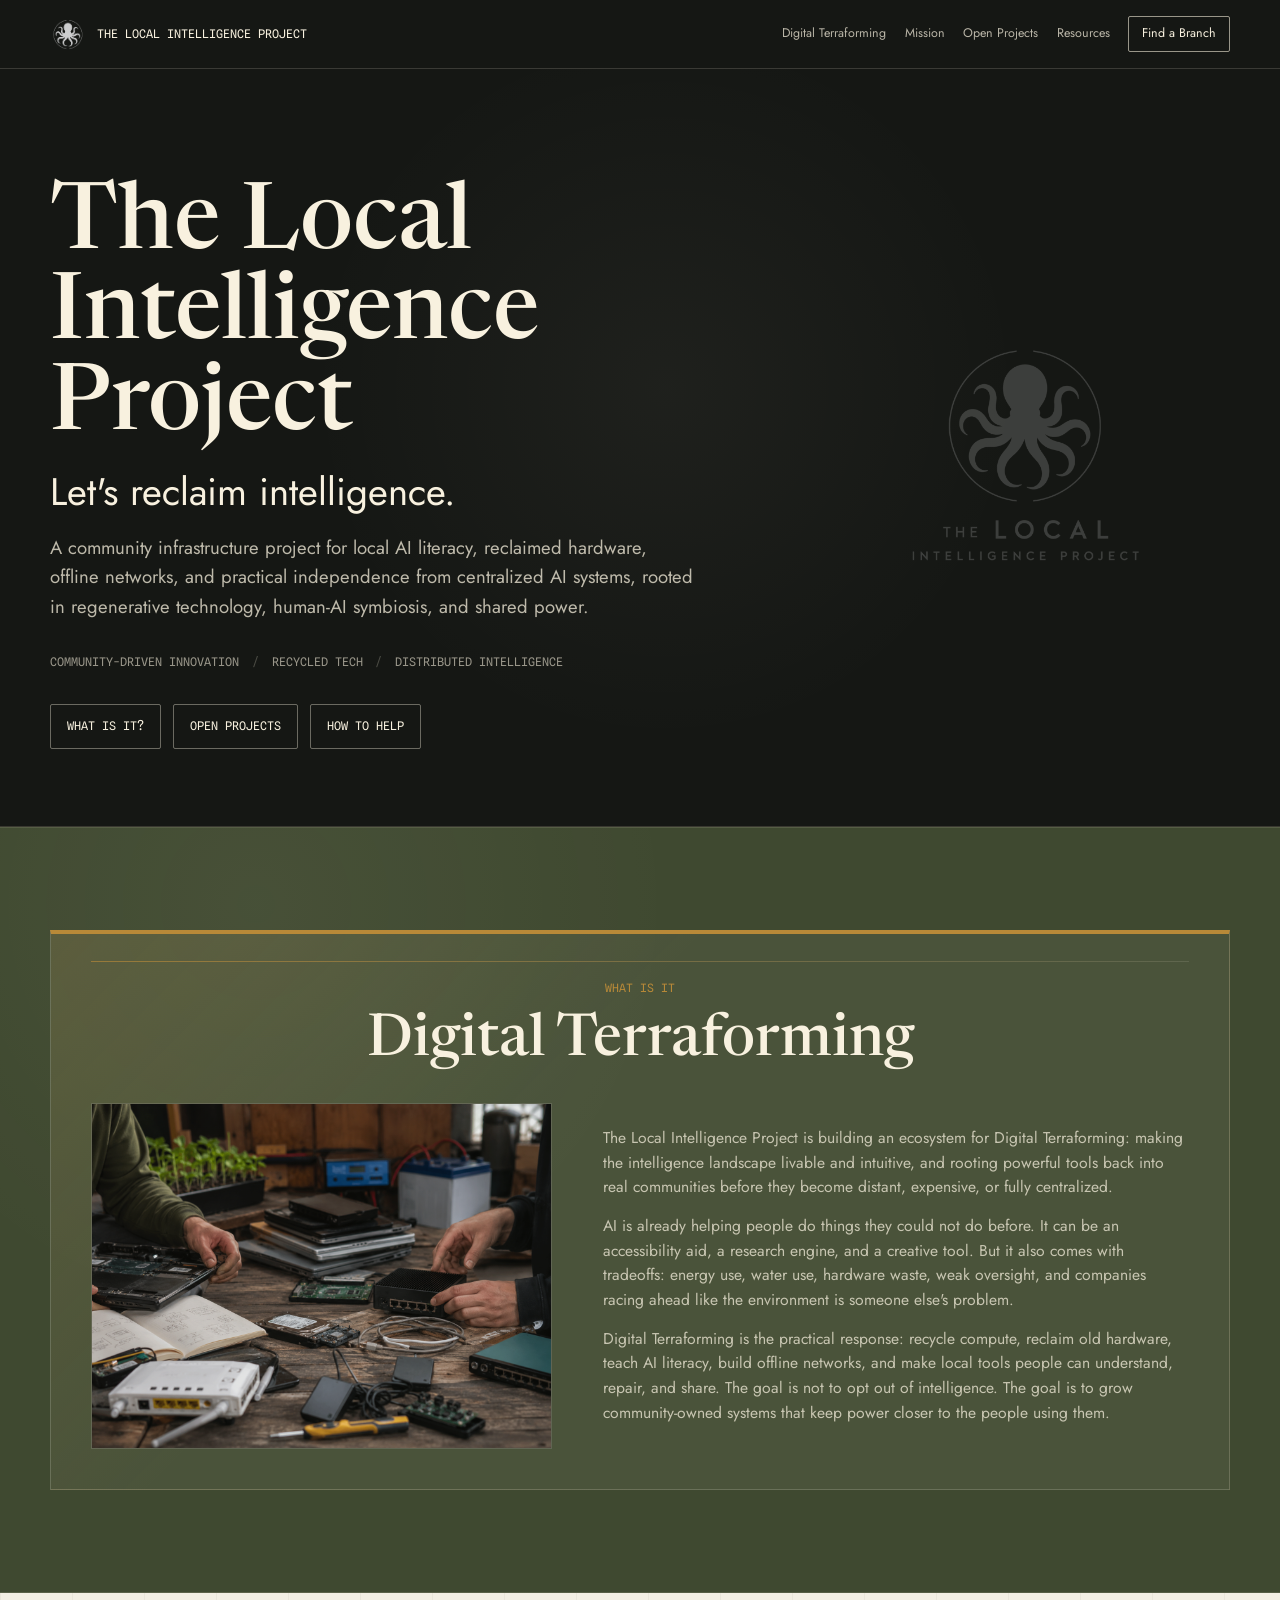
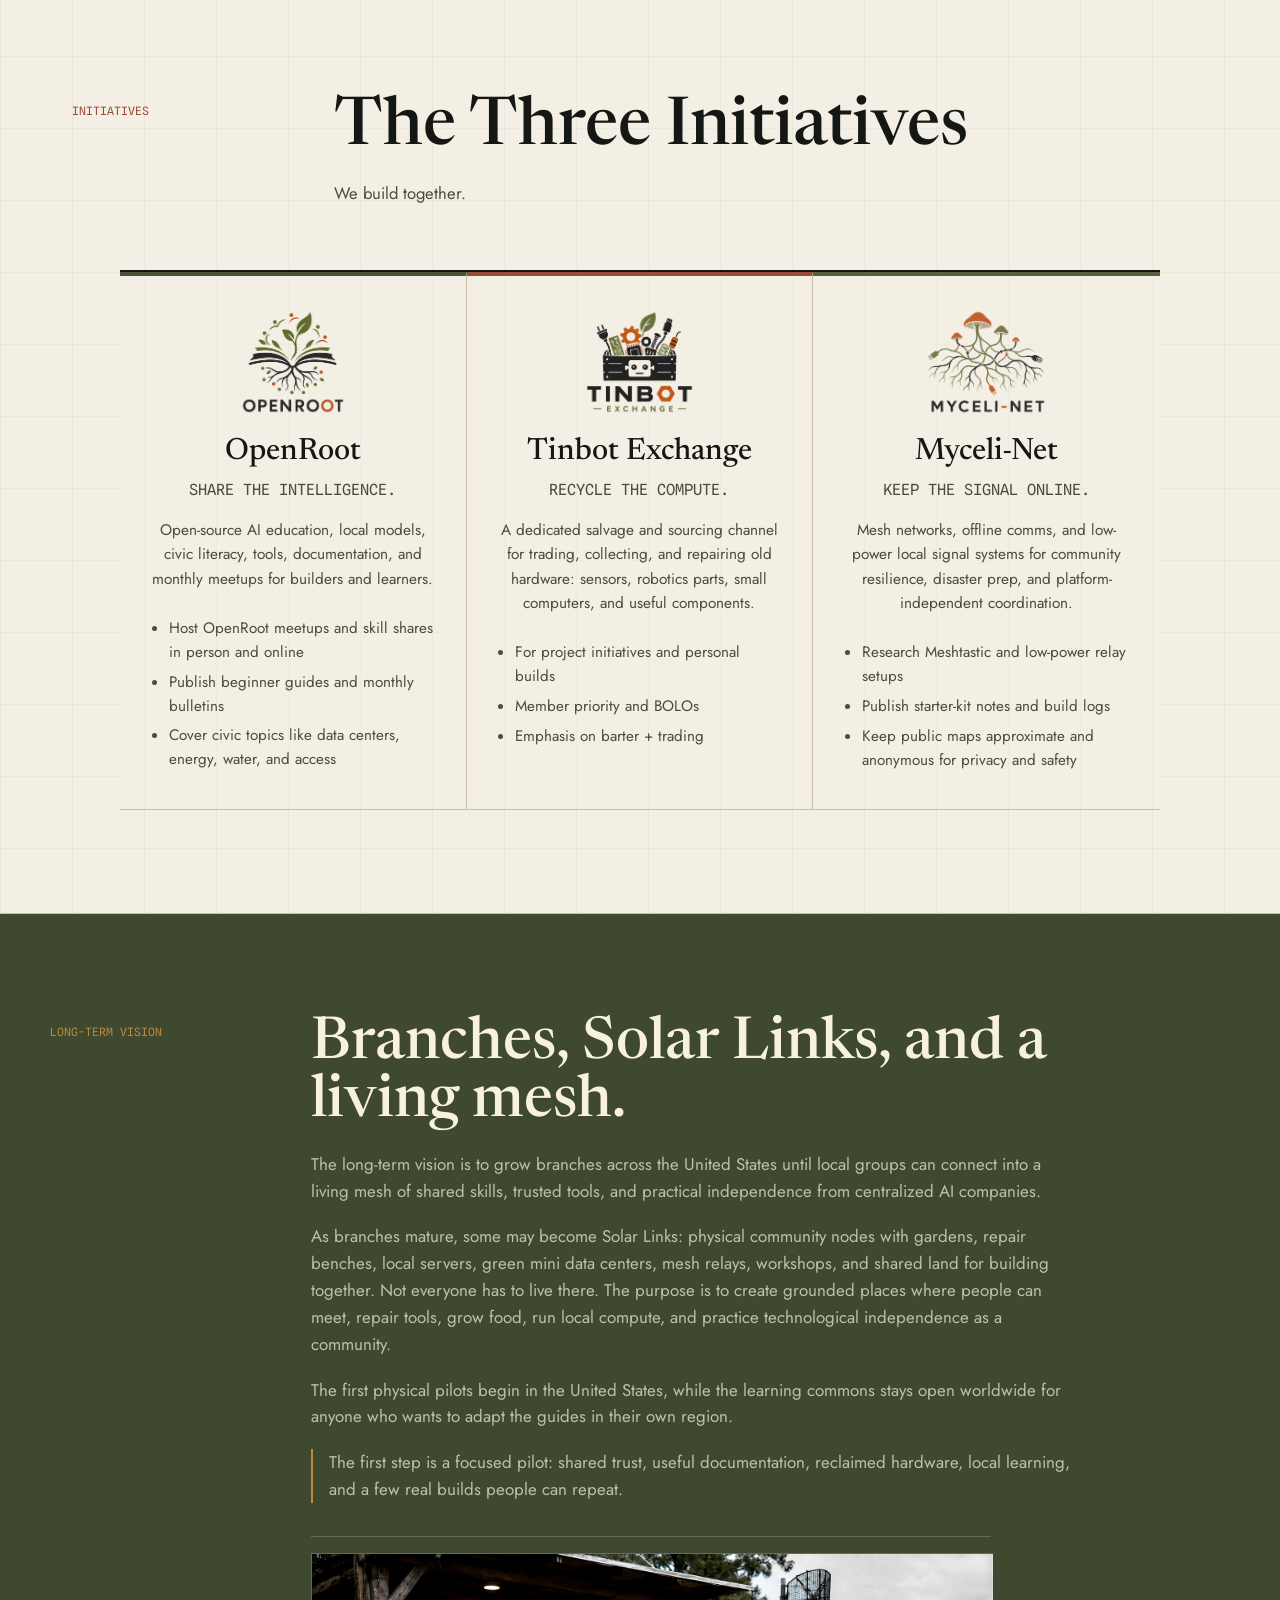
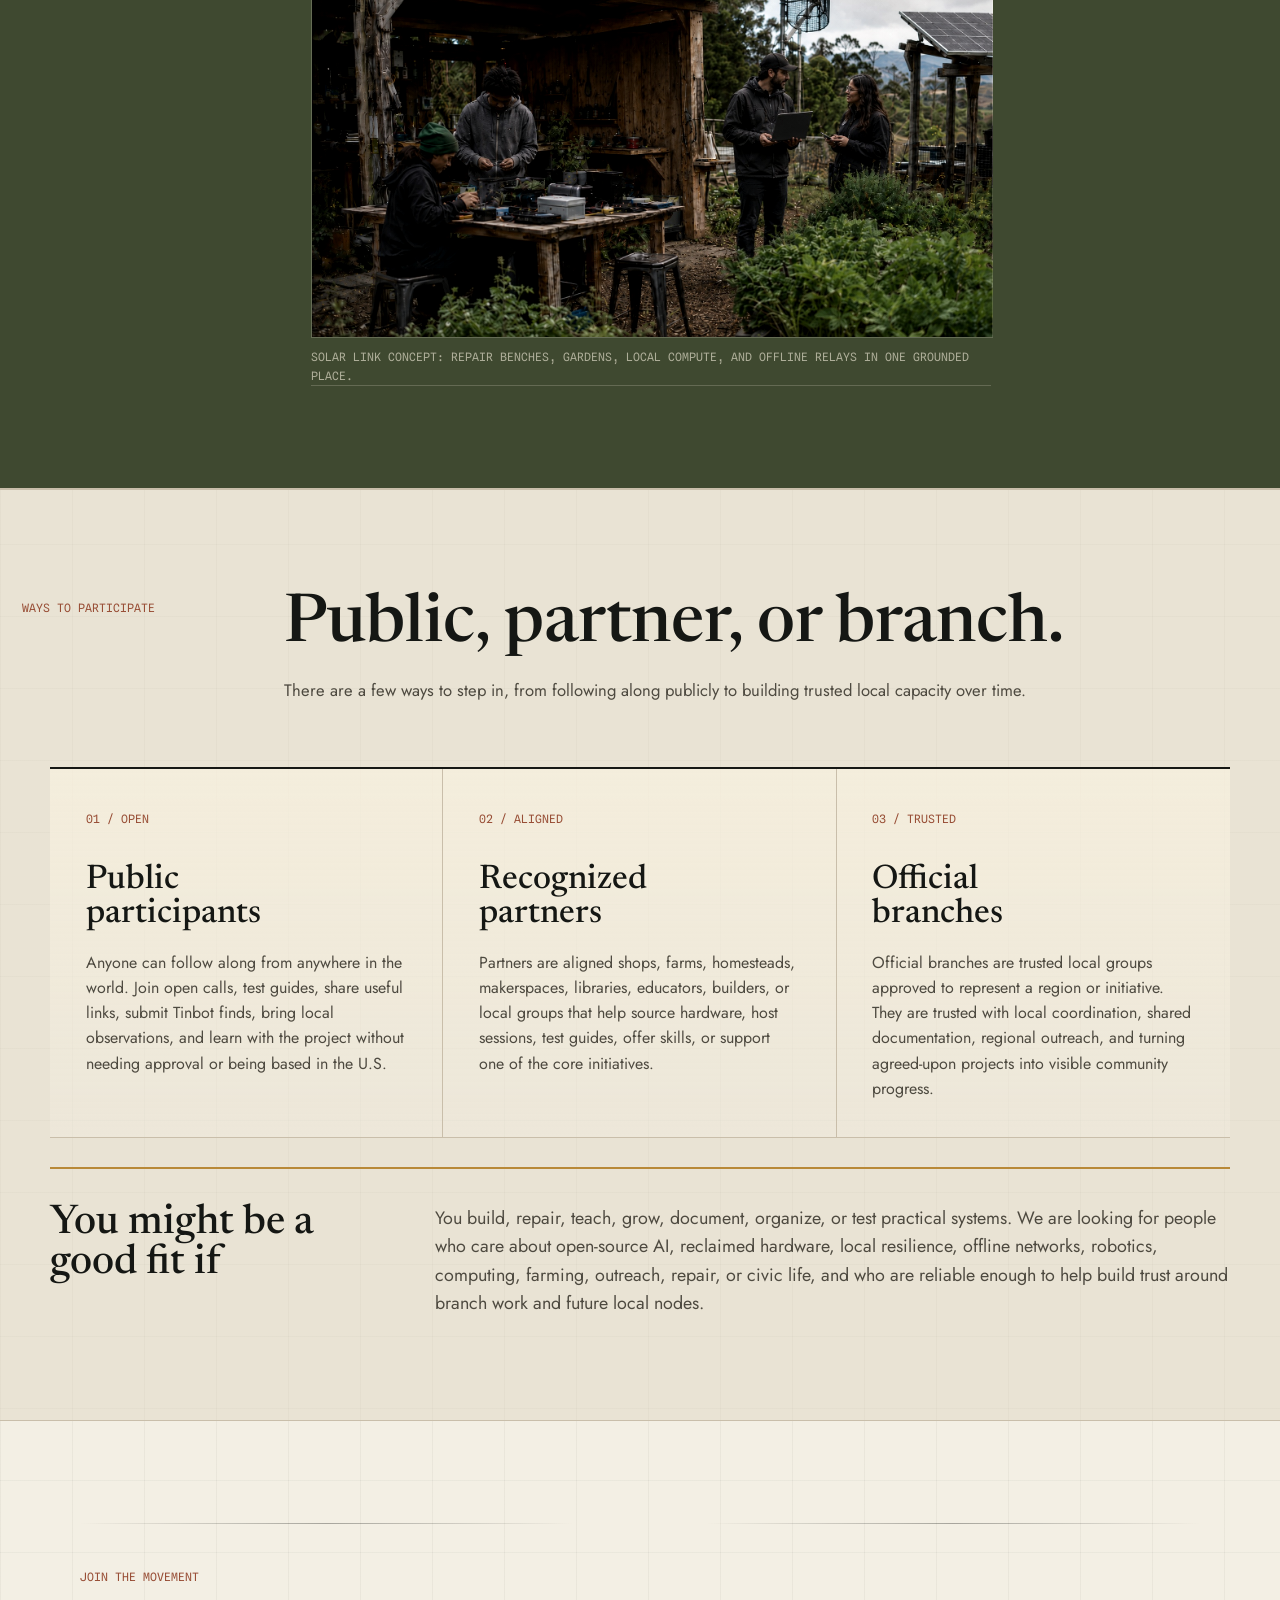
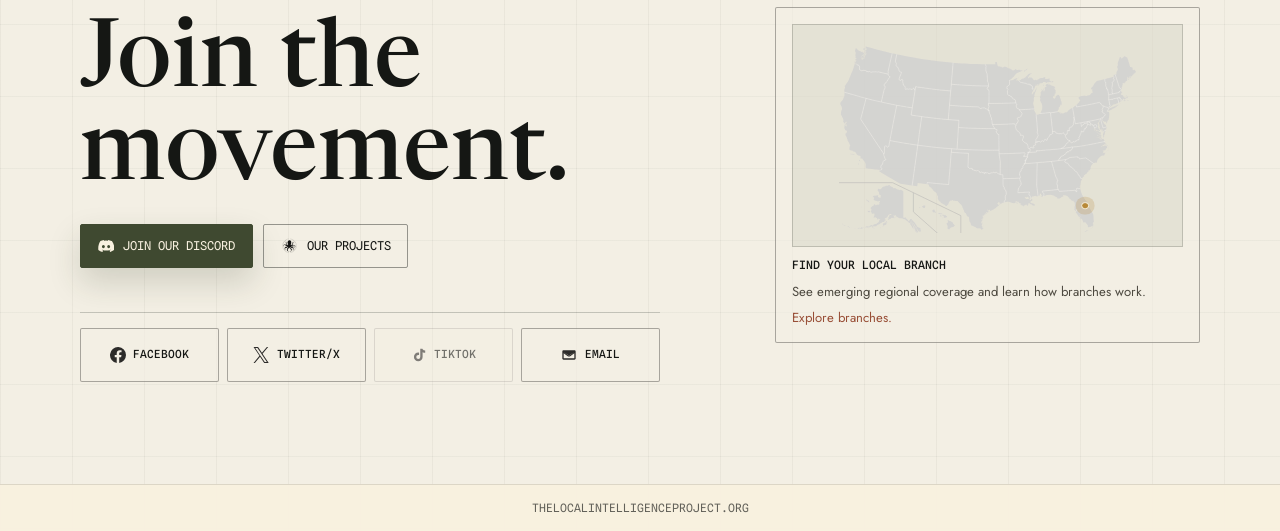
==== index.html @ 9753622e "Launch Local Intelligence Project site" ====
<!DOCTYPE html>
<html lang="en">
<head>
  <meta charset="UTF-8" />
  <meta name="viewport" content="width=device-width, initial-scale=1.0" />
  <title>The Local Intelligence Project - Let's reclaim intelligence.</title>
  <meta name="description" content="A community infrastructure project for local AI literacy, reclaimed hardware, offline networks, and practical independence from centralized AI systems, rooted in regenerative technology, human-AI symbiosis, and shared power." />

  <!-- Open Graph -->
  <meta property="og:title" content="The Local Intelligence Project" />
  <meta property="og:description" content="Let's reclaim intelligence. Local AI literacy, reclaimed hardware, offline networks, and practical independence from centralized AI systems." />
  <meta property="og:type" content="website" />
  <meta property="og:image" content="https://thelocalintelligenceproject.org/assets/logo.png" />

  <link rel="icon" type="image/png" href="assets/logo.png" />
  <link rel="preconnect" href="https://fonts.googleapis.com" />
  <link rel="preconnect" href="https://fonts.gstatic.com" crossorigin />
  <link href="https://fonts.googleapis.com/css2?family=Jost:wght@300;400;500;600&amp;family=Newsreader:wght@400;500;600&amp;family=Spline+Sans+Mono:wght@400;500&amp;display=swap" rel="stylesheet" />
  <link rel="stylesheet" href="styles.css?v=20260604-launch-proof" />
</head>
<body>

  <!--
    COPY EDITING GUIDE
    Full editable slot map: CONTENT-SLOTS.md
    Send updates using labels like HERO_TAGLINE, WHY_BODY, INITIATIVE_01_BODY.
  -->

  <div class="edit-panel" data-editor-ui>
    <button type="button" id="editToggle">Edit page</button>
    <button type="button" id="exportEdits">Export HTML</button>
    <button type="button" id="showHidden">Show hidden</button>
    <button type="button" id="resetEdits">Reset edits</button>
    <span id="editStatus">Fresh editor</span>
  </div>

  <!-- ===== NAV =====
    Slots: NAV_BRAND, NAV_LINK_TERRAFORMING, NAV_LINK_MISSION,
    NAV_LINK_PROJECTS, NAV_LINK_BRANCHES, NAV_LINK_PARTNERS, NAV_CTA
  -->
  <header class="nav" id="top">
    <a class="nav__brand" href="#top">
      <img src="assets/logo-octopus-mark.png" alt="" class="nav__mark" onerror="this.style.display='none'" />
      <span>The Local Intelligence Project</span>
    </a>
    <nav class="nav__links">
      <a href="digital-terraforming.html">Digital Terraforming</a>
      <a href="mission.html">Mission</a>
      <a href="open-projects.html">Open Projects</a>
      <a href="resources.html">Resources</a>
      <a href="branches.html#atlas" class="nav__cta">Find a Branch</a>
    </nav>
  </header>

  <!-- ===== HERO =====
    Slots: HERO_TITLE, HERO_TAGLINE, HERO_SUMMARY, HERO_FACT_01-03,
    HERO_CTA_PRIMARY, HERO_CTA_SECONDARY, HERO_CTA_TERTIARY
  -->
  <section class="hero">
    <div class="hero__inner">
      <img src="assets/logo.png" alt="The Local Intelligence Project - octopus mark" class="hero__logo" />
      <h1>The Local Intelligence Project</h1>
      <p class="hero__tagline">Let's reclaim intelligence.</p>
      <p class="hero__lede">
        A community infrastructure project for local AI literacy, reclaimed
        hardware, offline networks, and practical independence from centralized
        AI systems, rooted in regenerative technology, human-AI symbiosis, and
        shared power.
      </p>
      <div class="hero__facts" aria-label="Founding pilot details">
        <span data-edit-key="HERO_FACT_01">Community-driven innovation</span>
        <span data-edit-key="HERO_FACT_02">Recycled tech</span>
        <span data-edit-key="HERO_FACT_03">distributed intelligence</span>
      </div>
      <div class="hero__actions">
        <a href="#principles" class="btn btn--ghost" data-edit-key="HERO_CTA_PRIMARY">What is it?</a>
        <a href="#what" class="btn btn--ghost" data-edit-key="HERO_CTA_SECONDARY">Open projects</a>
        <a href="#join" class="btn btn--ghost" data-edit-key="HERO_CTA_TERTIARY">How to help</a>
      </div>
    </div>
  </section>

  <!-- ===== DIGITAL TERRAFORMING EXPLAINER =====
    Slots: WHY_EYEBROW, WHY_TITLE_DISPLAY, WHY_BODY
  -->
  <section class="section section--principles" id="principles">
    <div class="principles">
      <div class="principles__summary">
        <div class="principles__intro">
          <span class="eyebrow" data-edit-key="WHY_EYEBROW">What is it</span>
          <h2 data-edit-key="WHY_TITLE_DISPLAY">Digital Terraforming</h2>
        </div>
        <figure class="principles__media">
          <img src="assets/digital-terraforming-workshop.png" alt="Reclaimed laptops, routers, seedlings, and repair tools on a workshop table" loading="lazy" decoding="async" />
        </figure>
        <div class="principles__copy">
          <p data-edit-key="WHY_BODY_01">The Local Intelligence Project is building an ecosystem for Digital Terraforming: making the intelligence landscape livable and intuitive, and rooting powerful tools back into real communities before they become distant, expensive, or fully centralized.</p>
          <p data-edit-key="WHY_BODY_02_ENVIRONMENT">AI is already helping people do things they could not do before. It can be an accessibility aid, a research engine, and a creative tool. But it also comes with tradeoffs: energy use, water use, hardware waste, weak oversight, and companies racing ahead like the environment is someone else's problem.</p>
          <p data-edit-key="WHY_BODY_03_SOLUTION">Digital Terraforming is the practical response: recycle compute, reclaim old hardware, teach AI literacy, build offline networks, and make local tools people can understand, repair, and share. The goal is not to opt out of intelligence. The goal is to grow community-owned systems that keep power closer to the people using them.</p>
        </div>
      </div>
    </div>
  </section>

  <!-- ===== ROOT SOURCES / INITIATIVES =====
    Slots: ROOTS_EYEBROW, ROOTS_TITLE, ROOTS_SUMMARY,
    INITIATIVE_01-03_TITLE, INITIATIVE_01-03_BODY, INITIATIVE_01-03_BULLETS
  -->
  <section class="section" id="what">
    <div class="section__head">
      <span class="eyebrow" data-edit-key="ROOTS_EYEBROW">Initiatives</span>
      <h2 data-edit-key="ROOTS_TITLE">The Three Initiatives</h2>
      <p class="section__note" data-edit-key="ROOTS_SUMMARY">We build together.</p>
    </div>
    <div class="initiatives initiatives--featured">
      <article class="init init--openroot">
        <img src="assets/openroot-icon.png" alt="" class="init__icon" />
        <h3>OpenRoot</h3>
        <p class="init__line" data-edit-key="INITIATIVE_02_TAGLINE">Share the intelligence.</p>
        <p>Open-source AI education, local models, civic literacy, tools, documentation, and monthly meetups for builders and learners.</p>
        <ul>
          <li data-edit-key="INITIATIVE_02_BULLET_01">Host OpenRoot meetups and skill shares in person and online</li>
          <li>Publish beginner guides and monthly bulletins</li>
          <li>Cover civic topics like data centers, energy, water, and access</li>
        </ul>
      </article>
      <article class="init init--tinbot">
        <img src="assets/tinbot-exchange-icon.png" alt="" class="init__icon" />
        <h3>Tinbot Exchange</h3>
        <p class="init__line" data-edit-key="INITIATIVE_01_TAGLINE">Recycle the compute.</p>
        <p data-edit-key="INITIATIVE_01_BODY">A dedicated salvage and sourcing channel for trading, collecting, and repairing old hardware: sensors, robotics parts, small computers, and useful components.</p>
        <ul>
          <li data-edit-key="INITIATIVE_01_BULLET_01">For project initiatives and personal builds</li>
          <li data-edit-key="INITIATIVE_01_BULLET_02">Member priority and BOLOs</li>
          <li data-edit-key="INITIATIVE_01_BULLET_03">Emphasis on barter + trading</li>
        </ul>
      </article>
      <article class="init init--myceli">
        <img src="assets/myceli-net-icon.png" alt="" class="init__icon" />
        <h3>Myceli-Net</h3>
        <p class="init__line" data-edit-key="INITIATIVE_03_TAGLINE">Keep the signal online.</p>
        <p>Mesh networks, offline comms, and low-power local signal systems for community resilience, disaster prep, and platform-independent coordination.</p>
        <ul>
          <li>Research Meshtastic and low-power relay setups</li>
          <li>Publish starter-kit notes and build logs</li>
          <li data-edit-key="INITIATIVE_03_BULLET_03">Keep public maps approximate and anonymous for privacy and safety</li>
        </ul>
      </article>
    </div>
  </section>

  <!-- ===== BRANCHES / SOLAR LINKS / LONG-TERM VISION =====
    Slots: FIELD_EYEBROW, FIELD_TITLE, FIELD_BODY, FIELD_NOTE
  -->
  <section class="section section--vision" id="field-stations">
    <div class="vision">
      <span class="eyebrow" data-edit-key="FIELD_EYEBROW">Long-term vision</span>
      <h2 data-edit-key="FIELD_TITLE">Branches, Solar Links, and a living mesh.</h2>
      <p data-edit-key="FIELD_BODY">The long-term vision is to grow branches across the United States until local groups can connect into a living mesh of shared skills, trusted tools, and practical independence from centralized AI companies.</p>
      <p data-edit-key="FIELD_BODY_02">As branches mature, some may become Solar Links: physical community nodes with gardens, repair benches, local servers, green mini data centers, mesh relays, workshops, and shared land for building together. Not everyone has to live there. The purpose is to create grounded places where people can meet, repair tools, grow food, run local compute, and practice technological independence as a community.</p>
      <p data-edit-key="FIELD_BODY_03">The first physical pilots begin in the United States, while the learning commons stays open worldwide for anyone who wants to adapt the guides in their own region.</p>
      <p class="vision__note" data-edit-key="FIELD_NOTE">The first step is a focused pilot: shared trust, useful documentation, reclaimed hardware, local learning, and a few real builds people can repeat.</p>
      <figure class="vision__media" role="img" aria-label="People working with reclaimed electronics beside gardens, solar panels, and local signal equipment">
        <figcaption data-edit-key="FIELD_IMAGE_CAPTION">Solar Link concept: repair benches, gardens, local compute, and offline relays in one grounded place.</figcaption>
      </figure>
    </div>
  </section>

  <!-- ===== WAYS TO PARTICIPATE =====
    Slots: CHARTER_EYEBROW, CHARTER_TITLE, CHARTER_SUMMARY,
    CHARTER_01-04_TITLE, CHARTER_01-04_BULLETS
  -->
  <section class="section section--alt" id="partners">
    <div class="section__head">
      <span class="eyebrow" data-edit-key="CHARTER_EYEBROW">Ways to participate</span>
      <h2 data-edit-key="CHARTER_TITLE">Public, partner, or branch.</h2>
      <p class="section__note" data-edit-key="CHARTER_SUMMARY">There are a few ways to step in, from following along publicly to building trusted local capacity over time.</p>
    </div>
    <div class="charter">
      <article>
        <span class="charter__level">01 / Open</span>
        <h3 data-edit-key="CHARTER_01_TITLE">Public participants</h3>
        <p data-edit-key="CHARTER_01_BODY">Anyone can follow along from anywhere in the world. Join open calls, test guides, share useful links, submit Tinbot finds, bring local observations, and learn with the project without needing approval or being based in the U.S.</p>
      </article>
      <article>
        <span class="charter__level">02 / Aligned</span>
        <h3 data-edit-key="CHARTER_02_TITLE">Recognized partners</h3>
        <p data-edit-key="CHARTER_02_BODY">Partners are aligned shops, farms, homesteads, makerspaces, libraries, educators, builders, or local groups that help source hardware, host sessions, test guides, offer skills, or support one of the core initiatives.</p>
      </article>
      <article>
        <span class="charter__level">03 / Trusted</span>
        <h3 data-edit-key="CHARTER_03_TITLE">Official branches</h3>
        <p data-edit-key="CHARTER_03_BODY">Official branches are trusted local groups approved to represent a region or initiative. They are trusted with local coordination, shared documentation, regional outreach, and turning agreed-upon projects into visible community progress.</p>
      </article>
    </div>
    <div class="charter-fit">
      <h3 data-edit-key="CHARTER_FIT_TITLE">You might be a good fit if</h3>
      <p data-edit-key="CHARTER_FIT_BODY">You build, repair, teach, grow, document, organize, or test practical systems. We are looking for people who care about open-source AI, reclaimed hardware, local resilience, offline networks, robotics, computing, farming, outreach, repair, or civic life, and who are reliable enough to help build trust around branch work and future local nodes.</p>
    </div>
  </section>

  <!-- ===== JOIN =====
    Slots: JOIN_EYEBROW, JOIN_TITLE, JOIN_BUTTON, SOCIAL_CHANNELS
  -->
  <section class="section section--join" id="join">
    <div class="join">
      <span class="eyebrow" data-edit-key="JOIN_EYEBROW_MOVEMENT">Join the movement</span>
      <h2 data-edit-key="JOIN_TITLE_MOVEMENT">Join the movement.</h2>
      <div class="join__ctas" aria-label="Primary join actions">
        <a class="join-cta join-cta--discord" href="https://discord.gg/W8UtFEUrK" aria-label="Join our Discord">
          <span class="discord-cta__icon" aria-hidden="true"></span>
          <span data-edit-key="JOIN_DISCORD_CTA">Join our Discord</span>
        </a>
        <a class="join-cta join-cta--projects" href="open-projects.html" aria-label="Our projects">
          <img src="assets/logo-octopus-mark.png" alt="" loading="lazy" decoding="async" />
          <span>Our Projects</span>
        </a>
      </div>

      <div class="join__socials" aria-label="Public update links">
        <div class="social-links">
          <a class="social-link" href="https://www.facebook.com/profile.php?id=61590782542123" aria-label="Facebook profile">
            <img class="social-icon" src="assets/facebook-mark.svg" alt="" loading="lazy" decoding="async" />
            <strong data-edit-key="SOCIAL_FACEBOOK_LABEL">Facebook</strong>
            <span data-edit-key="SOCIAL_FACEBOOK_STATUS">Local events and shares.</span>
          </a>
          <a class="social-link" href="https://x.com/LocalIntelProj" aria-label="X profile">
            <img class="social-icon" src="assets/x-mark.svg" alt="" loading="lazy" decoding="async" />
            <strong data-edit-key="SOCIAL_X_LABEL">Twitter/X</strong>
            <span data-edit-key="SOCIAL_X_STATUS">Fast public updates and launch posts.</span>
          </a>
          <a class="social-link social-link--disabled" aria-label="TikTok profile coming soon" aria-disabled="true">
            <img class="social-icon" src="assets/tiktok-mark.svg" alt="" loading="lazy" decoding="async" />
            <strong data-edit-key="SOCIAL_TIKTOK_LABEL">TikTok</strong>
            <span data-edit-key="SOCIAL_TIKTOK_STATUS">Short builds and field notes soon.</span>
          </a>
          <a class="social-link" href="mailto:thelocalintelligenceproject@protonmail.com" aria-label="Email The Local Intelligence Project">
            <img class="social-icon" src="assets/mail-mark.svg" alt="" loading="lazy" decoding="async" />
            <strong data-edit-key="SOCIAL_EMAIL_LABEL">Email</strong>
            <span data-edit-key="SOCIAL_EMAIL_STATUS">thelocalintelligenceproject@protonmail.com</span>
          </a>
        </div>
        <a class="branch-teaser" href="branches.html#atlas" aria-label="Learn how to open a branch">
          <div class="branch-teaser__map">
            <img src="assets/us-states-map.svg" alt="" loading="lazy" decoding="async" />
            <span class="branch-teaser__pin" aria-hidden="true"></span>
          </div>
          <strong>Find your local branch</strong>
          <span>See emerging regional coverage and learn how branches work.</span>
          <em>Explore branches.</em>
        </a>
      </div>
    </div>
  </section>

  <!-- ===== FOOTER ===== -->
  <footer class="footer">
    <div class="footer__inner">
      <a class="footer__mark" href="https://thelocalintelligenceproject.org">thelocalintelligenceproject.org</a>
    </div>
  </footer>

  <script src="page-editor.js?v=20260604-disk-save"></script>
</body>
</html>
---- styles.css ----
/* ============================================================
   The Local Intelligence Project
   Visual system: civic archive, intelligence field manual.
   ============================================================ */

:root {
  --paper: #f3efe4;
  --paper-soft: #ebe5d7;
  --paper-warm: #ded4bf;
  --ink: #151714;
  --ink-soft: #4e4a40;
  --ink-faint: #817968;
  --line: #c9beaa;
  --line-dark: #393830;
  --moss: #56613f;
  --moss-deep: #3f4930;
  --moss-shadow: #2e3724;
  --steel: #4a5538;
  --blue-dark: #343d2a;
  --clay: #984e36;
  --gold: #b88938;
  --paper-on-dark: #f8f1df;
  --maxw: 1180px;
}

* { box-sizing: border-box; margin: 0; padding: 0; }

html { scroll-behavior: smooth; }

body {
  background:
    linear-gradient(90deg, rgba(21,23,20,0.045) 1px, transparent 1px),
    linear-gradient(rgba(21,23,20,0.035) 1px, transparent 1px),
    var(--paper);
  background-size: 72px 72px, 72px 72px, auto;
  color: var(--ink);
  font-family: 'Jost', system-ui, sans-serif;
  font-weight: 400;
  line-height: 1.58;
  -webkit-font-smoothing: antialiased;
  text-rendering: optimizeLegibility;
}

body::before {
  content: "";
  position: fixed;
  inset: 0;
  pointer-events: none;
  z-index: 0;
  background: radial-gradient(rgba(21,23,20,0.06) 0.75px, transparent 0.75px);
  background-size: 18px 18px;
  opacity: 0.28;
}

section, header, footer { position: relative; z-index: 1; }
section { scroll-margin-top: 90px; }

a { color: inherit; }

h1,
h2 {
  font-family: 'Newsreader', Georgia, serif;
  font-weight: 500;
  line-height: 0.98;
  letter-spacing: 0;
}

h3,
h4 {
  font-weight: 500;
  line-height: 1.12;
  letter-spacing: 0;
}

.eyebrow {
  display: inline-block;
  font-family: 'Spline Sans Mono', monospace;
  font-size: 0.72rem;
  letter-spacing: 0;
  text-transform: uppercase;
  color: var(--clay);
  margin-bottom: 1rem;
}

/* ===== NAV ===== */
.nav {
  display: flex;
  align-items: center;
  justify-content: space-between;
  max-width: 100%;
  margin: 0 auto;
  padding-top: 1rem;
  padding-bottom: 1rem;
  padding-left: max(1.4rem, calc((100vw - var(--maxw)) / 2));
  padding-right: max(1.4rem, calc((100vw - var(--maxw)) / 2));
  position: sticky;
  top: 0;
  z-index: 50;
  background: var(--ink);
  color: var(--paper-on-dark);
  border-bottom: 1px solid rgba(248,241,223,0.16);
  backdrop-filter: none;
}

.nav__brand {
  display: flex;
  align-items: center;
  gap: 0.7rem;
  text-decoration: none;
  color: var(--paper-on-dark);
  font-family: 'Spline Sans Mono', monospace;
  font-size: 0.74rem;
  letter-spacing: 0;
  text-transform: uppercase;
}

.nav__mark {
  width: 36px;
  height: 36px;
  flex: none;
  object-fit: contain;
  object-position: center;
  filter: invert(1);
  opacity: 0.86;
}

.nav__links {
  display: flex;
  align-items: center;
  gap: clamp(0.7rem, 1.45vw, 1.2rem);
}

.nav__links a {
  text-decoration: none;
  color: rgba(248,241,223,0.72);
  font-size: 0.78rem;
  letter-spacing: 0;
  transition: color 0.2s ease, border-color 0.2s ease;
}

.nav__links a:hover { color: var(--paper-on-dark); }

.nav__links a[aria-current="page"] {
  color: var(--paper-on-dark);
}

.nav__cta {
  border: 1px solid rgba(248,241,223,0.58);
  border-radius: 2px;
  padding: 0.45rem 0.8rem;
  color: var(--paper-on-dark) !important;
}

.nav__cta:hover {
  border-color: var(--paper-on-dark);
  background: var(--paper-on-dark);
  color: var(--ink) !important;
}

/* ===== HERO ===== */
.hero {
  overflow: hidden;
  background:
    radial-gradient(circle at 52% 42%, rgba(248,241,223,0.045), transparent 45%),
    var(--ink);
  color: var(--paper-on-dark);
  padding: clamp(4rem, 9vw, 7rem) 1.4rem clamp(3.2rem, 6vw, 5rem);
  border-bottom: 1px solid var(--line-dark);
}

.hero__inner {
  max-width: var(--maxw);
  min-height: auto;
  margin: 0 auto;
  display: grid;
  grid-template-columns: minmax(0, 0.95fr) minmax(260px, 0.55fr);
  grid-template-areas:
    "title mark"
    "tagline mark"
    "lede mark"
    "facts mark"
    "actions mark"
    "whisper mark";
  column-gap: clamp(2rem, 5vw, 5rem);
  align-items: center;
  text-align: left;
}

.hero__logo {
  grid-area: mark;
  justify-self: end;
  width: min(430px, 100%);
  height: auto;
  filter: invert(1);
  opacity: 0.18;
  mix-blend-mode: screen;
  pointer-events: none;
}

.hero h1 {
  grid-area: title;
  max-width: 740px;
  margin: 0 0 1.25rem;
  font-size: clamp(3.2rem, 7.2vw, 7.6rem);
}

.hero__tagline {
  grid-area: tagline;
  max-width: 680px;
  font-size: clamp(1.55rem, 3vw, 2.55rem);
  line-height: 1.05;
  color: var(--paper-on-dark);
  margin-bottom: 1.3rem;
}

.hero__lede {
  grid-area: lede;
  max-width: 650px;
  font-size: clamp(1rem, 1.45vw, 1.23rem);
  color: rgba(248,241,223,0.74);
  margin-bottom: 2rem;
}

.hero__facts {
  grid-area: facts;
  display: flex;
  flex-wrap: wrap;
  gap: 0.35rem 0.8rem;
  max-width: 720px;
  margin-bottom: 2rem;
  font-family: 'Spline Sans Mono', monospace;
  font-size: 0.74rem;
  letter-spacing: 0;
  text-transform: uppercase;
  color: rgba(248,241,223,0.58);
}

.hero__facts span {
  display: inline-flex;
  align-items: center;
  gap: 0.8rem;
}

.hero__facts span:not(:last-child)::after {
  content: "/";
  color: rgba(248,241,223,0.24);
}

.hero__actions {
  grid-area: actions;
  display: flex;
  gap: 0.75rem;
  flex-wrap: wrap;
}

/* ===== BUTTONS ===== */
.btn {
  display: inline-flex;
  align-items: center;
  justify-content: center;
  min-height: 42px;
  text-decoration: none;
  font-family: 'Spline Sans Mono', monospace;
  font-size: 0.74rem;
  letter-spacing: 0;
  text-transform: uppercase;
  padding: 0.76rem 1rem;
  border-radius: 2px;
  transition: background 0.2s ease, color 0.2s ease, border-color 0.2s ease;
  border: 1px solid currentColor;
}

.btn--solid {
  background: var(--paper-on-dark);
  color: var(--ink);
  border-color: var(--paper-on-dark);
}

.btn--solid:hover {
  background: var(--gold);
  border-color: var(--gold);
  color: var(--ink);
}

.btn--ghost {
  background: transparent;
  color: inherit;
  border-color: rgba(248,241,223,0.38);
}

.btn--ghost:hover { border-color: currentColor; }

.section .btn--solid {
  background: var(--ink);
  color: var(--paper-on-dark);
  border-color: var(--ink);
}

.section .btn--ghost {
  color: var(--ink);
  border-color: var(--line-dark);
}

/* ===== SECTIONS ===== */
.section {
  max-width: var(--maxw);
  margin: 0 auto;
  padding: clamp(4.5rem, 8vw, 7rem) 1.4rem;
  scroll-margin-top: 84px;
}

.section--alt,
.section--vision {
  max-width: 100%;
  border-top: 1px solid var(--line);
  border-bottom: 1px solid var(--line);
}

.section--alt { background: rgba(222,212,191,0.44); }
.section--vision { background: var(--moss-deep); color: var(--paper-on-dark); }

.section--alt > *,
.section--vision > * {
  max-width: var(--maxw);
  margin-left: auto;
  margin-right: auto;
}

.section__head {
  display: grid;
  grid-template-columns: minmax(130px, 210px) minmax(0, 790px);
  column-gap: clamp(1.4rem, 4vw, 4.2rem);
  align-items: start;
  max-width: none;
  margin-bottom: clamp(2.4rem, 5vw, 4rem);
}

.section__head .eyebrow {
  grid-column: 1;
  margin-top: 0.42rem;
}

.section__head h2,
.section__head .section__note {
  grid-column: 2;
}

.section__head h2 {
  font-size: clamp(2.4rem, 5.2vw, 5.15rem);
}

.section__note {
  max-width: 760px;
  margin-top: 1.2rem;
  color: var(--ink-soft);
  font-size: 1.04rem;
}

/* ===== PLACEHOLDER PAGES ===== */
.placeholder-hero {
  max-width: 100%;
  padding: clamp(2.6rem, 5vw, 4.1rem) 1.4rem clamp(2.4rem, 4.8vw, 3.8rem);
  background:
    radial-gradient(circle at 72% 22%, rgba(248,241,223,0.05), transparent 38%),
    var(--ink);
  color: var(--paper-on-dark);
  border-bottom: 1px solid rgba(248,241,223,0.12);
}

.placeholder-hero__inner {
  max-width: var(--maxw);
  margin: 0 auto;
}

.placeholder-hero h1 {
  max-width: 920px;
  font-size: clamp(2.4rem, 5vw, 4.8rem);
}

.placeholder-hero p {
  max-width: 720px;
  margin-top: 0.85rem;
  color: rgba(248,241,223,0.74);
  font-size: clamp(1rem, 1.45vw, 1.16rem);
}

.placeholder-panel {
  display: grid;
  grid-template-columns: minmax(220px, 0.45fr) minmax(0, 1fr);
  gap: clamp(1.5rem, 4vw, 4rem);
  border-top: 2px solid var(--ink);
  padding-top: clamp(1.5rem, 3vw, 2.4rem);
}

.placeholder-panel h2 {
  font-size: clamp(2rem, 4vw, 4rem);
}

.placeholder-panel p {
  max-width: 760px;
  color: var(--ink-soft);
  font-size: 1.04rem;
}

.mission-statement {
  grid-column: 1 / -1;
  display: grid;
  grid-template-columns: minmax(220px, 0.45fr) minmax(0, 1fr);
  gap: clamp(1.5rem, 4vw, 4rem);
  padding-bottom: clamp(1.8rem, 4vw, 3rem);
  margin-bottom: clamp(1.5rem, 3vw, 2.2rem);
  border-bottom: 1px solid var(--line);
}

.mission-statement .eyebrow {
  grid-column: 1 / -1;
}

.mission-statement h2 {
  max-width: 10ch;
}

.mission-statement__copy {
  display: grid;
  gap: 1rem;
}

.placeholder-actions {
  display: flex;
  flex-wrap: wrap;
  gap: 0.7rem;
  margin-top: 1.4rem;
}

/* ===== ARTICLE PAGES ===== */
.article-hero {
  max-width: 100%;
  padding: clamp(2.7rem, 5.2vw, 4.2rem) 1.4rem clamp(2.5rem, 5vw, 4rem);
  background:
    linear-gradient(90deg, rgba(248,241,223,0.045) 1px, transparent 1px),
    linear-gradient(rgba(248,241,223,0.035) 1px, transparent 1px),
    radial-gradient(circle at 74% 28%, rgba(184,137,56,0.13), transparent 38%),
    var(--ink);
  background-size: 72px 72px, 72px 72px, auto, auto;
  color: var(--paper-on-dark);
  border-bottom: 1px solid rgba(248,241,223,0.12);
}

.article-hero__inner {
  max-width: var(--maxw);
  margin: 0 auto;
}

.article-hero h1 {
  max-width: 960px;
  font-size: clamp(2.7rem, 5.8vw, 5.15rem);
}

.article-hero p {
  max-width: 760px;
  margin-top: 0.85rem;
  color: rgba(248,241,223,0.76);
  font-size: clamp(1.02rem, 1.7vw, 1.35rem);
  line-height: 1.34;
}

.article-hero__actions {
  display: flex;
  flex-wrap: wrap;
  gap: 0.7rem;
  margin-top: 1.35rem;
}

.essay {
  max-width: var(--maxw);
}

.essay__mast {
  max-width: 940px;
  margin-left: min(14vw, 170px);
  border-top: 2px solid var(--ink);
  padding-top: clamp(1.5rem, 3vw, 2.2rem);
}

.essay__lede {
  max-width: 860px;
  font-family: 'Newsreader', Georgia, serif;
  font-size: clamp(2rem, 4.4vw, 4.2rem);
  line-height: 1.02;
}

.essay__intro {
  max-width: 780px;
  margin-top: 1.1rem;
  color: var(--ink-soft);
  font-size: clamp(1.05rem, 1.55vw, 1.2rem);
}

.essay__body {
  margin-top: clamp(2.5rem, 5vw, 4.5rem);
}

.essay-block {
  display: grid;
  grid-template-columns: minmax(160px, 0.36fr) minmax(0, 0.64fr);
  gap: clamp(1.4rem, 4vw, 4.5rem);
  border-top: 1px solid rgba(21,23,20,0.2);
  padding: clamp(2rem, 4.8vw, 3.8rem) 0;
}

.essay-block h2 {
  font-size: clamp(2rem, 3.5vw, 3.5rem);
}

.essay-block__copy {
  max-width: 760px;
}

.essay-block p {
  color: var(--ink-soft);
  font-size: clamp(1.02rem, 1.28vw, 1.12rem);
  line-height: 1.7;
  margin-bottom: 1.15rem;
}

.essay-block p:last-child {
  margin-bottom: 0;
}

.essay-cards {
  display: grid;
  grid-template-columns: repeat(2, minmax(0, 1fr));
  margin-top: 1.8rem;
  border-top: 2px solid var(--ink);
  border-left: 1px solid var(--line);
}

.essay-cards article {
  min-height: 230px;
  padding: clamp(1.2rem, 2.4vw, 1.8rem);
  border-right: 1px solid var(--line);
  border-bottom: 1px solid var(--line);
  background: rgba(243,239,228,0.5);
}

.essay-cards span {
  display: block;
  margin-bottom: 1.6rem;
  font-family: 'Spline Sans Mono', monospace;
  font-size: 0.72rem;
  color: var(--clay);
}

.essay-cards h3 {
  font-family: 'Newsreader', Georgia, serif;
  font-size: clamp(1.45rem, 2.2vw, 2.15rem);
  margin-bottom: 0.7rem;
}

.essay-cards p {
  font-size: 0.96rem;
  line-height: 1.55;
}

.source-notes {
  margin-left: min(14vw, 170px);
  border-top: 2px solid var(--ink);
  border-bottom: 1px solid var(--line);
  padding: 1.35rem 0;
}

.source-notes h2 {
  margin-bottom: 0.75rem;
  font-family: 'Spline Sans Mono', monospace;
  font-size: 0.74rem;
  text-transform: uppercase;
  color: var(--clay);
}

.source-notes ul {
  display: grid;
  gap: 0.55rem;
  max-width: 820px;
  padding-left: 1rem;
  color: var(--ink-soft);
  font-size: 0.92rem;
}

.source-notes a {
  color: var(--ink);
  text-decoration-color: rgba(152,78,54,0.45);
  text-underline-offset: 0.18em;
}

/* ===== ROOTS ===== */
.cards {
  display: grid;
  grid-template-columns: repeat(2, minmax(0, 1fr));
  border-top: 2px solid var(--ink);
}

.card {
  min-height: 320px;
  padding: clamp(1.6rem, 3vw, 2.4rem) clamp(1.2rem, 3vw, 2rem);
  background: rgba(243,239,228,0.55);
  border-right: 1px solid var(--line);
  border-bottom: 1px solid var(--line);
}

.card:nth-child(2n) { border-right: 0; }

.card__num {
  display: block;
  font-family: 'Spline Sans Mono', monospace;
  font-size: 0.74rem;
  color: var(--clay);
  letter-spacing: 0;
  margin-bottom: 2.2rem;
}

.card h3 {
  max-width: 360px;
  font-family: 'Newsreader', Georgia, serif;
  font-size: clamp(1.55rem, 2.5vw, 2.35rem);
  margin-bottom: 0.85rem;
}

.card p,
.init p,
.proj p,
.charter p {
  color: var(--ink-soft);
}

.card ul,
.init ul,
.charter ul {
  margin-top: 1.2rem;
  padding-left: 1.05rem;
  color: var(--ink-soft);
  font-size: 0.95rem;
}

.card li,
.init li,
.charter li { margin: 0.36rem 0; }

/* ===== PRINCIPLES ===== */
.section--principles {
  max-width: 100%;
  background:
    radial-gradient(circle at 20% 10%, rgba(248,241,223,0.045), transparent 34%),
    var(--moss-deep);
  color: var(--paper-on-dark);
  border-top: 1px solid rgba(248,241,223,0.12);
  border-bottom: 1px solid rgba(248,241,223,0.12);
}

.principles {
  max-width: var(--maxw);
  margin: 0 auto;
}

.principles__summary {
  position: relative;
  display: grid;
  grid-template-columns: minmax(280px, 0.88fr) minmax(0, 1.12fr);
  column-gap: clamp(1.5rem, 4.2vw, 3.2rem);
  row-gap: clamp(1.25rem, 2.4vw, 2rem);
  align-items: start;
  overflow: hidden;
  border: 1px solid rgba(248,241,223,0.18);
  border-top: 4px solid var(--gold);
  background:
    linear-gradient(135deg, rgba(184,137,56,0.13), transparent 38%),
    rgba(248,241,223,0.055);
  padding: clamp(1.5rem, 3.5vw, 2.5rem);
}

.principles__summary::before {
  content: "";
  position: absolute;
  left: clamp(1.5rem, 3.5vw, 2.5rem);
  right: clamp(1.5rem, 3.5vw, 2.5rem);
  top: clamp(1.15rem, 2.4vw, 1.7rem);
  height: 1px;
  background: linear-gradient(90deg, var(--gold), rgba(248,241,223,0.18));
  opacity: 0.65;
}

.principles__intro {
  grid-column: 1 / -1;
  grid-row: 1;
  justify-self: center;
  max-width: 760px;
  text-align: center;
}

.section--principles .eyebrow,
.section--split .eyebrow,
.section--vision .eyebrow,
.section--band .eyebrow {
  color: var(--gold);
}

.principles h2 {
  max-width: none;
  font-size: clamp(2.4rem, 4.6vw, 4.6rem);
  line-height: 1;
  overflow-wrap: break-word;
}

.principles__media {
  grid-column: 1;
  grid-row: 2;
  width: 100%;
  max-width: 500px;
  align-self: center;
  border: 1px solid rgba(248,241,223,0.2);
  background: rgba(21,23,20,0.28);
}

.principles__media img {
  display: block;
  width: 100%;
  aspect-ratio: 4 / 3;
  object-fit: cover;
  object-position: center;
  opacity: 0.92;
}

.principles__copy {
  grid-column: 2;
  grid-row: 2;
  align-self: center;
  max-width: 620px;
}

.principles p {
  color: rgba(248,241,223,0.72);
  font-size: clamp(0.98rem, 1.2vw, 1.06rem);
}

.principles p + p {
  margin-top: 0.85rem;
}

/* ===== MISSION ===== */
.section--mission {
  background: var(--paper);
}

.mission {
  display: grid;
  grid-template-columns: minmax(220px, 0.78fr) minmax(0, 1.22fr);
  gap: clamp(1.5rem, 4vw, 4rem);
  align-items: start;
  border-top: 2px solid var(--ink);
  padding-top: clamp(1.5rem, 3vw, 2.4rem);
}

.mission h2 {
  max-width: 560px;
  font-size: clamp(2.15rem, 4.4vw, 4.3rem);
}

.mission__copy {
  max-width: 720px;
  color: var(--ink-soft);
  font-size: clamp(1rem, 1.3vw, 1.1rem);
}

.mission__note {
  margin-top: 1.1rem;
  padding-left: 1rem;
  border-left: 2px solid var(--gold);
}

/* ===== HOW IT WORKS ===== */
.section--split {
  max-width: 100%;
  background: var(--moss-deep);
  color: var(--paper-on-dark);
  border-top: 1px solid rgba(248,241,223,0.12);
  border-bottom: 1px solid rgba(248,241,223,0.12);
}

.split {
  max-width: var(--maxw);
  margin: 0 auto;
  display: grid;
  grid-template-columns: minmax(260px, 0.85fr) minmax(0, 1.15fr);
  gap: clamp(2rem, 6vw, 5rem);
  align-items: start;
}

.section--split .section__note,
.section--vision p,
.section--band .band__sub {
  color: rgba(248,241,223,0.7);
}

.split h2 {
  font-size: clamp(2.2rem, 4.5vw, 4.4rem);
}

.process {
  display: grid;
  border-top: 1px solid rgba(248,241,223,0.24);
}

.process article {
  display: grid;
  grid-template-columns: 64px minmax(210px, 0.45fr) minmax(0, 1fr);
  gap: clamp(1rem, 3vw, 2rem);
  align-items: baseline;
  padding: 1.35rem 0;
  border-bottom: 1px solid rgba(248,241,223,0.16);
}

.process span { grid-column: 1; }
.process h3 { grid-column: 2; }
.process p { grid-column: 3; }

.process span,
.roadmap span {
  display: block;
  font-family: 'Spline Sans Mono', monospace;
  font-size: 0.74rem;
  color: var(--gold);
  letter-spacing: 0;
  text-transform: uppercase;
}

.process h3,
.roadmap h3 {
  font-family: 'Newsreader', Georgia, serif;
  font-size: clamp(1.45rem, 2.4vw, 2.15rem);
  margin-bottom: 0.38rem;
}

.process p {
  color: rgba(248,241,223,0.68);
  font-size: 0.96rem;
}

/* ===== WHY ===== */
.section--band {
  max-width: 100%;
  padding: clamp(5rem, 9vw, 8rem) 1.4rem;
  background: var(--ink);
  color: var(--paper-on-dark);
  border-top: 1px solid rgba(248,241,223,0.12);
  border-bottom: 1px solid rgba(248,241,223,0.12);
}

.band {
  max-width: var(--maxw);
  margin: 0 auto;
  display: grid;
  grid-template-columns: minmax(130px, 210px) minmax(0, 820px);
  gap: clamp(1.4rem, 4vw, 4.2rem);
  text-align: left;
}

.band .eyebrow { margin-top: 0.5rem; }

.band__statement {
  grid-column: 2;
  font-family: 'Newsreader', Georgia, serif;
  color: var(--paper-on-dark);
  font-size: clamp(2.1rem, 4.6vw, 4.8rem);
  line-height: 1.02;
  font-weight: 500;
}

.band__statement em {
  font-style: normal;
  color: var(--gold);
}

.band__sub {
  grid-column: 2;
  max-width: 640px;
  margin-top: 1.6rem;
  font-family: 'Spline Sans Mono', monospace;
  font-size: 0.82rem;
  letter-spacing: 0;
  text-transform: uppercase;
}

/* ===== INITIATIVES ===== */
.initiatives {
  display: grid;
  grid-template-columns: repeat(3, minmax(0, 1fr));
  border-top: 2px solid var(--ink);
  max-width: 1040px;
  margin-left: auto;
  margin-right: auto;
}

.init {
  min-height: 370px;
  padding: clamp(1.35rem, 2.5vw, 2rem);
  background: rgba(243,239,228,0.42);
  border-right: 1px solid var(--line);
  border-bottom: 1px solid var(--line);
  text-align: center;
}

.init__icon {
  display: block;
  width: min(170px, 78%);
  height: 108px;
  object-fit: contain;
  object-position: center;
  margin: 0 auto 1.2rem;
}

.init:last-child { border-right: 0; }

.init--tinbot { border-top: 4px solid var(--clay); }
.init--openroot { border-top: 4px solid var(--steel); }
.init--myceli { border-top: 4px solid var(--moss); }

.init h3 {
  font-family: 'Newsreader', Georgia, serif;
  font-size: clamp(1.5rem, 2.4vw, 2.25rem);
}

.init__line {
  font-family: 'Spline Sans Mono', monospace;
  font-size: 0.74rem;
  letter-spacing: 0;
  text-transform: uppercase;
  color: var(--clay);
  margin: 0.5rem 0 1rem;
}

.init p {
  max-width: 31rem;
  margin-left: auto;
  margin-right: auto;
  font-size: 0.96rem;
}

.init ul {
  display: inline-block;
  max-width: 31rem;
  text-align: left;
}

/* ===== FUTURE VISION ===== */
.vision {
  display: grid;
  grid-template-columns: minmax(130px, 210px) minmax(0, 760px);
  column-gap: clamp(1.4rem, 4vw, 4.2rem);
}

.vision .eyebrow { grid-column: 1; margin-top: 0.45rem; }
.vision h2,
.vision p { grid-column: 2; }

.vision h2 {
  color: var(--paper-on-dark);
  font-size: clamp(2.25rem, 4.6vw, 4.7rem);
}

.vision p {
  margin-top: 1.2rem;
  font-size: 1.06rem;
}

.vision__media {
  grid-column: 2;
  width: min(100%, 680px);
  margin-top: 2.1rem;
  border-top: 1px solid rgba(248,241,223,0.2);
  border-bottom: 1px solid rgba(248,241,223,0.2);
  padding: 1rem 0 0;
}

.vision__media::before {
  content: "";
  display: block;
  width: 100%;
  aspect-ratio: 16 / 9;
  border: 1px solid rgba(248,241,223,0.18);
  background:
    linear-gradient(rgba(63,73,48,0.04), rgba(63,73,48,0.04)),
    url("assets/solar-link-workshop.jpg") center / cover no-repeat;
  filter: saturate(0.88) contrast(1.05) brightness(1.08);
}

.vision__media figcaption {
  margin-top: 0.65rem;
  color: rgba(248,241,223,0.6);
  font-family: 'Spline Sans Mono', monospace;
  font-size: 0.72rem;
  letter-spacing: 0;
  text-transform: uppercase;
}

.vision__note {
  border-left: 2px solid var(--gold);
  padding-left: 1rem;
}

/* ===== FIRST PROJECTS ===== */
.projects {
  list-style: none;
  display: grid;
  max-width: 900px;
  margin-left: min(18vw, 210px);
  border-top: 2px solid var(--ink);
}

.proj {
  display: grid;
  grid-template-columns: 72px minmax(0, 1fr);
  gap: 1.2rem;
  align-items: start;
  padding: 1.35rem 0;
  border-bottom: 1px solid rgba(21,23,20,0.18);
}

.proj__num {
  font-family: 'Spline Sans Mono', monospace;
  font-size: 0.76rem;
  color: var(--clay);
  letter-spacing: 0;
}

.proj h3 {
  font-family: 'Newsreader', Georgia, serif;
  font-size: clamp(1.45rem, 2.2vw, 2rem);
  margin-bottom: 0.32rem;
}

.proj p { font-size: 0.96rem; }

.proj__deliverable {
  margin-top: 0.55rem;
  color: var(--moss) !important;
  font-family: 'Spline Sans Mono', monospace;
  font-size: 0.78rem !important;
}

/* ===== OPEN PROJECTS PAGE ===== */
.project-hero .article-hero__inner {
  max-width: var(--maxw);
}

.project-hero p {
  max-width: 900px;
}

.project-soon {
  padding-top: clamp(3.5rem, 7vw, 5.5rem);
  padding-bottom: clamp(3.5rem, 7vw, 5.5rem);
}

.project-hero + .section--alt {
  padding-top: clamp(2.4rem, 4.8vw, 3.8rem);
}

.project-section-intro {
  display: grid;
  grid-template-columns: minmax(130px, 210px) minmax(0, 820px);
  column-gap: clamp(1.4rem, 4vw, 4.2rem);
  align-items: start;
  margin-bottom: clamp(2rem, 4vw, 3.2rem);
}

.project-section-intro .eyebrow {
  margin-top: 0.45rem;
}

.project-section-intro h2,
.project-section-intro p {
  grid-column: 2;
}

.project-section-intro h2 {
  font-size: clamp(2.25rem, 4.8vw, 4.8rem);
}

.project-section-intro p {
  max-width: 720px;
  margin-top: 1rem;
  color: var(--ink-soft);
  font-size: 1.04rem;
}

.coming-panel {
  min-height: clamp(270px, 34vw, 430px);
  display: flex;
  flex-direction: column;
  justify-content: center;
  border: 1px solid rgba(21,23,20,0.36);
  border-top: 5px solid var(--gold);
  padding: clamp(2rem, 5vw, 4.5rem);
  background:
    linear-gradient(90deg, rgba(21,23,20,0.045) 1px, transparent 1px),
    linear-gradient(rgba(21,23,20,0.035) 1px, transparent 1px),
    rgba(243,239,228,0.58);
  background-size: 72px 72px, 72px 72px, auto;
}

.coming-panel h2 {
  max-width: 920px;
  font-size: clamp(4rem, 11vw, 10rem);
}

.coming-panel p {
  max-width: 780px;
  margin-top: 1.2rem;
  color: var(--ink-soft);
  font-size: clamp(1.05rem, 1.6vw, 1.25rem);
}

.gallery-preview {
  display: grid;
  grid-template-columns: repeat(4, minmax(0, 1fr));
  border-top: 2px solid var(--ink);
}

.gallery-preview article {
  min-height: 320px;
  display: flex;
  flex-direction: column;
  justify-content: flex-end;
  padding: clamp(1.2rem, 2.4vw, 1.8rem);
  border-right: 1px solid var(--line);
  border-bottom: 1px solid var(--line);
  background:
    linear-gradient(180deg, rgba(243,239,228,0.28), rgba(222,212,191,0.48)),
    rgba(243,239,228,0.52);
}

.gallery-preview article:last-child {
  border-right: 0;
}

.gallery-preview span {
  display: block;
  margin-bottom: auto;
  font-family: 'Spline Sans Mono', monospace;
  font-size: 0.72rem;
  color: var(--clay);
}

.gallery-preview h3 {
  max-width: 12ch;
  margin-bottom: 0.7rem;
  font-family: 'Newsreader', Georgia, serif;
  font-size: clamp(1.55rem, 2.4vw, 2.45rem);
}

.gallery-preview p {
  color: var(--ink-soft);
  font-size: 0.96rem;
}

.project-initiative-notes {
  display: grid;
  grid-template-columns: repeat(2, minmax(0, 1fr));
  border-top: 2px solid var(--ink);
}

.project-initiative-notes article {
  display: grid;
  grid-template-columns: 72px minmax(0, 1fr);
  align-items: start;
  gap: 0.5rem 1rem;
  padding: clamp(1.4rem, 3vw, 2.2rem);
  border-right: 1px solid var(--line);
  border-bottom: 1px solid var(--line);
  background: rgba(243,239,228,0.38);
}

.project-initiative-notes article:nth-child(2n) {
  border-right: 0;
}

.project-initiative__mark {
  grid-row: 1 / span 3;
  width: 64px;
  height: 64px;
  object-fit: contain;
  object-position: center;
  opacity: 0.84;
}

.project-initiative__mark--photo {
  border: 1px solid rgba(21,23,20,0.18);
  object-fit: cover;
  filter: saturate(0.8) contrast(0.95);
}

.project-initiative-notes h3 {
  font-family: 'Newsreader', Georgia, serif;
  font-size: clamp(1.65rem, 2.65vw, 2.7rem);
  line-height: 1;
  margin-bottom: 0.45rem;
}

.project-initiative-notes p {
  grid-column: 2;
  max-width: 640px;
  color: var(--ink-soft);
  font-size: 0.98rem;
}

.project-initiative-notes p + p {
  margin-top: 0.9rem;
}

.project-follow {
  display: grid;
  grid-template-columns: minmax(220px, 0.42fr) minmax(0, 0.58fr);
  gap: clamp(1.6rem, 4vw, 4rem);
  border-top: 2px solid var(--ink);
}

.project-follow__copy h2 {
  max-width: 540px;
  font-size: clamp(2.4rem, 5vw, 5.4rem);
}

.project-follow__copy p {
  max-width: 520px;
  margin-top: 1rem;
  color: var(--ink-soft);
  font-size: 1.04rem;
}

.project-follow__links {
  display: grid;
  grid-template-columns: repeat(2, minmax(0, 1fr));
  gap: 0.65rem;
}

.project-follow .social-link {
  min-height: 150px;
  align-items: flex-start;
  justify-content: flex-start;
  flex-direction: column;
  text-align: left;
  padding: 1rem;
}

.project-follow .social-icon {
  width: 1.2rem;
  height: 1.2rem;
  margin: 0 0 0.5rem;
}

.project-follow .social-link span {
  display: block;
  color: var(--ink-soft);
  font-size: 0.9rem;
}

.project-mission-link {
  grid-column: 2;
  margin-top: 1.25rem;
}

/* ===== ROADMAP ===== */
.roadmap {
  display: grid;
  border-top: 2px solid var(--ink);
}

.roadmap article {
  display: grid;
  grid-template-columns: 128px minmax(190px, 0.36fr) minmax(0, 1fr);
  gap: clamp(1rem, 3vw, 2rem);
  align-items: baseline;
  padding: 1.35rem 0;
  border-bottom: 1px solid rgba(21,23,20,0.18);
}

.roadmap p {
  color: var(--ink-soft);
  font-size: 0.98rem;
}

/* ===== CHARTER ===== */
.charter {
  display: grid;
  grid-template-columns: repeat(3, minmax(0, 1fr));
  border-top: 2px solid var(--ink);
  border-bottom: 1px solid var(--line);
}

.charter article {
  min-height: 300px;
  padding: clamp(1.45rem, 2.8vw, 2.25rem);
  border-right: 1px solid var(--line);
  background:
    linear-gradient(180deg, rgba(248,241,223,0.72), rgba(243,239,228,0.32));
}

.charter article:last-child { border-right: 0; }

.charter__level {
  display: inline-block;
  margin-bottom: clamp(1.4rem, 2.8vw, 2.4rem);
  font-family: 'Spline Sans Mono', monospace;
  font-size: 0.72rem;
  color: var(--clay);
  text-transform: uppercase;
}

.charter h3 {
  max-width: 10ch;
  font-family: 'Newsreader', Georgia, serif;
  font-size: clamp(1.75rem, 2.65vw, 2.7rem);
  line-height: 1;
}

.charter p {
  max-width: 20rem;
  margin-top: 1.1rem;
  font-size: 1rem;
}

.charter-fit {
  display: grid;
  grid-template-columns: minmax(220px, 0.42fr) minmax(0, 1fr);
  gap: clamp(1.5rem, 4vw, 4rem);
  align-items: start;
  margin: 1.8rem auto 0;
  padding: clamp(1.4rem, 3vw, 2.2rem) 0 0;
  border-top: 2px solid var(--gold);
}

.charter-fit h3 {
  max-width: 12ch;
  font-family: 'Newsreader', Georgia, serif;
  font-size: clamp(1.9rem, 3.2vw, 3rem);
  line-height: 0.98;
}

.charter-fit p {
  max-width: 860px;
  color: var(--ink-soft);
  font-size: clamp(1rem, 1.4vw, 1.14rem);
}

/* ===== ATLAS ===== */
.atlas {
  display: grid;
  grid-template-columns: minmax(260px, 0.88fr) minmax(0, 1.12fr);
  gap: clamp(2rem, 6vw, 5rem);
  align-items: start;
  padding: clamp(2rem, 5vw, 4rem);
  background:
    linear-gradient(90deg, rgba(248,241,223,0.08) 1px, transparent 1px),
    linear-gradient(rgba(248,241,223,0.07) 1px, transparent 1px),
    var(--steel);
  background-size: 42px 42px, 42px 42px, auto;
  color: var(--paper-on-dark);
  border: 1px solid rgba(248,241,223,0.14);
}

.atlas h2 {
  color: var(--paper-on-dark);
  font-size: clamp(2.3rem, 4.8vw, 4.75rem);
}

.atlas p {
  margin-top: 1.2rem;
  color: rgba(248,241,223,0.72);
}

.atlas__map {
  border: 1px solid rgba(248,241,223,0.22);
  background: rgba(21,23,20,0.18);
  padding: clamp(1rem, 2.5vw, 1.8rem);
}

.atlas__map-frame {
  position: relative;
}

.atlas__map-img {
  display: block;
  width: 100%;
  height: auto;
  opacity: 0.86;
  filter: saturate(0.65) sepia(0.08);
}

.atlas__pin {
  position: absolute;
  left: 83.6%;
  top: 87.2%;
  width: 1rem;
  height: 1rem;
  border: 2px solid var(--paper-on-dark);
  border-radius: 50%;
  background: var(--gold);
  box-shadow: 0 0 0 0.7rem rgba(184,137,56,0.22);
  transform: translate(-50%, -50%);
}

.atlas__pin::after {
  content: "";
  position: absolute;
  left: 50%;
  top: 50%;
  width: 0.34rem;
  height: 0.34rem;
  border-radius: 50%;
  background: var(--paper-on-dark);
  transform: translate(-50%, -50%);
}

.atlas__pin-label {
  position: absolute;
  left: 83.6%;
  top: calc(87.2% + 1.45rem);
  transform: translateX(-50%);
  color: rgba(248,241,223,0.92);
  font-family: 'Spline Sans Mono', monospace;
  font-size: 0.72rem;
  text-transform: uppercase;
}

.atlas__legend {
  display: flex;
  justify-content: space-between;
  gap: 1rem;
  padding-top: 1rem;
  border-top: 1px solid rgba(248,241,223,0.18);
  color: rgba(248,241,223,0.82);
  font-family: 'Spline Sans Mono', monospace;
  font-size: 0.72rem;
  text-transform: uppercase;
}

.atlas__legend i {
  display: inline-block;
  width: 0.78rem;
  height: 0.78rem;
  margin-right: 0.45rem;
  border-radius: 50%;
  background: var(--gold);
}

/* ===== JOIN ===== */
.section--join {
  padding-top: clamp(4.4rem, 8vw, 7rem);
  padding-bottom: clamp(4.4rem, 8vw, 7rem);
}

.join {
  max-width: 1120px;
  margin: 0 auto;
  padding-top: clamp(1.7rem, 3.5vw, 3rem);
  position: relative;
  display: grid;
  grid-template-columns: minmax(0, 0.92fr) minmax(300px, 0.62fr);
  grid-template-areas:
    "eyebrow branch"
    "title branch"
    "discord branch"
    "social branch";
  column-gap: clamp(2rem, 5vw, 4rem);
  row-gap: 1rem;
  align-items: center;
  justify-items: start;
  text-align: left;
}

.join::before,
.join::after {
  content: "";
  position: absolute;
  top: 0;
  height: 1px;
  background: linear-gradient(90deg, transparent, rgba(21,23,20,0.34), transparent);
}

.join::before {
  left: 0;
  right: 56%;
}

.join::after {
  left: 56%;
  right: 0;
}

.join > .eyebrow { grid-area: eyebrow; }

.join h2 {
  grid-area: title;
  max-width: 680px;
  font-size: clamp(3.15rem, 7.4vw, 6.7rem);
}

.join__ctas {
  grid-area: discord;
  align-self: start;
  justify-self: start;
  display: flex;
  flex-wrap: wrap;
  gap: 0.65rem;
}

.join-cta {
  display: inline-flex;
  align-items: center;
  justify-content: center;
  width: fit-content;
  min-height: 44px;
  margin-top: 0.25rem;
  padding: 0.68rem 1.05rem;
  border: 1px solid var(--moss-deep);
  border-radius: 2px;
  background: var(--moss-deep);
  color: var(--paper-on-dark);
  box-shadow: 0 14px 32px rgba(46,55,36,0.18);
  font-family: 'Spline Sans Mono', monospace;
  font-size: 0.76rem;
  letter-spacing: 0;
  text-decoration: none;
  text-transform: uppercase;
}

.join-cta--projects {
  background: transparent;
  color: var(--ink);
  border-color: rgba(21,23,20,0.42);
  box-shadow: none;
}

.join-cta--projects img {
  width: 1.05rem;
  height: 1.05rem;
  margin-right: 0.55rem;
  object-fit: contain;
}

.discord-cta__icon {
  width: 1rem;
  height: 1rem;
  margin-right: 0.58rem;
  background: currentColor;
  mask: url("assets/discord-mark.svg") center / contain no-repeat;
  -webkit-mask: url("assets/discord-mark.svg") center / contain no-repeat;
}

.join-cta:hover {
  background: var(--ink);
  border-color: var(--ink);
  color: var(--paper-on-dark);
}

.join__socials {
  display: contents;
}

.social-links {
  grid-area: social;
  width: min(100%, 580px);
  display: grid;
  grid-template-columns: repeat(4, minmax(0, 1fr));
  gap: 0.5rem;
  align-items: stretch;
  margin-top: clamp(1.1rem, 2.6vw, 1.8rem);
  padding-top: 0.9rem;
  border-top: 1px solid rgba(21,23,20,0.18);
}

.social-link {
  min-height: 54px;
  display: flex;
  align-items: center;
  justify-content: center;
  gap: 0.45rem;
  padding: 0.65rem 0.7rem;
  border: 1px solid rgba(21,23,20,0.34);
  border-radius: 2px;
  background: rgba(243,239,228,0.6);
  color: var(--ink);
  text-decoration: none;
  text-align: center;
  transition: transform 0.18s ease, border-color 0.18s ease, background 0.18s ease;
}

.social-link:hover,
.branch-teaser:hover {
  transform: translateY(-2px);
  border-color: rgba(21,23,20,0.58);
  background: rgba(248,241,223,0.82);
}

.social-link--disabled,
.social-link--disabled:hover {
  cursor: default;
  opacity: 0.58;
  transform: none;
  border-color: rgba(21,23,20,0.2);
  background: rgba(243,239,228,0.42);
}

.social-link strong {
  font-family: 'Spline Sans Mono', monospace;
  font-size: 0.7rem;
  font-weight: 500;
  letter-spacing: 0;
  text-transform: uppercase;
}

.social-icon {
  width: 1rem;
  height: 1rem;
  flex: none;
  object-fit: contain;
  opacity: 0.82;
}

.social-link span {
  display: none;
}

.branch-teaser {
  grid-area: branch;
  width: 100%;
  display: grid;
  grid-template-columns: 1fr;
  gap: 0.55rem;
  align-self: center;
  padding: 1rem;
  border: 1px solid rgba(21,23,20,0.34);
  border-radius: 2px;
  background: rgba(243,239,228,0.56);
  color: var(--ink);
  text-decoration: none;
  text-align: left;
  transition: transform 0.18s ease, border-color 0.18s ease, background 0.18s ease;
}

.branch-teaser__map {
  position: relative;
  padding: 0.7rem;
  width: 100%;
  aspect-ratio: 1.75 / 1;
  display: grid;
  place-items: center;
  overflow: hidden;
  border: 1px solid rgba(21,23,20,0.18);
  background: rgba(63,73,48,0.08);
}

.branch-teaser__map img {
  display: block;
  width: auto;
  max-width: 90%;
  height: 90%;
  object-fit: contain;
  opacity: 0.78;
}

.branch-teaser__pin {
  position: absolute;
  left: 74.4%;
  top: 81.8%;
  width: 0.48rem;
  height: 0.48rem;
  border: 1px solid var(--paper-on-dark);
  border-radius: 50%;
  background: var(--gold);
  box-shadow: 0 0 0 0.34rem rgba(184,137,56,0.22);
  transform: translate(-50%, -50%);
}

.branch-teaser strong {
  font-family: 'Spline Sans Mono', monospace;
  font-size: 0.72rem;
  font-weight: 500;
  text-transform: uppercase;
}

.branch-teaser strong,
.branch-teaser span,
.branch-teaser em {
  grid-column: 1;
}

.branch-teaser__map {
  grid-column: 1;
  grid-row: auto;
}

.branch-teaser span,
.branch-teaser em {
  color: var(--ink-soft);
  font-size: 0.82rem;
  font-style: normal;
  line-height: 1.3;
}

.branch-teaser em {
  color: var(--clay);
}

/* ===== FOOTER ===== */
.footer {
  background: rgba(248,241,223,0.96);
  color: var(--ink);
  padding: 0.85rem 1.4rem;
  border-top: 1px solid rgba(21,23,20,0.12);
}

.footer__inner {
  max-width: var(--maxw);
  margin: 0 auto;
  display: flex;
  align-items: center;
  justify-content: center;
}

.footer__mark {
  font-family: 'Spline Sans Mono', monospace;
  font-size: 0.72rem;
  letter-spacing: 0;
  text-transform: uppercase;
  color: rgba(21,23,20,0.66);
  text-decoration: none;
}

.footer__mark:hover { color: var(--ink); }

/* ===== EDIT MODE ===== */
.edit-panel {
  position: fixed;
  right: 1rem;
  bottom: 1rem;
  z-index: 200;
  display: none;
  align-items: center;
  gap: 0.45rem;
  max-width: calc(100vw - 2rem);
  padding: 0.55rem;
  background: rgba(46,55,36,0.95);
  color: var(--paper-on-dark);
  border: 1px solid rgba(248,241,223,0.24);
  border-radius: 6px;
  box-shadow: 0 12px 32px rgba(0,0,0,0.28);
  opacity: 0.82;
  transform: scale(0.92);
  transform-origin: right bottom;
  transition: opacity 0.18s ease;
}

.edit-panel.is-editor-enabled {
  display: flex;
}

.edit-panel:hover,
.edit-panel:focus-within {
  opacity: 1;
}

.edit-panel button {
  appearance: none;
  border: 1px solid rgba(248,241,223,0.32);
  border-radius: 4px;
  background: transparent;
  color: var(--paper-on-dark);
  font-family: 'Spline Sans Mono', monospace;
  font-size: 0.68rem;
  letter-spacing: 0;
  text-transform: uppercase;
  padding: 0.48rem 0.58rem;
  cursor: pointer;
}

.edit-panel button:hover {
  background: var(--paper-on-dark);
  color: var(--ink);
}

.edit-panel span {
  color: rgba(248,241,223,0.62);
  font-size: 0.75rem;
  white-space: nowrap;
}

[data-edit-id] {
  transition: outline-color 0.15s ease, background-color 0.15s ease;
}

body.editor-on [data-edit-id] {
  cursor: text;
  outline: 1px dashed rgba(184,137,56,0.45);
  outline-offset: 3px;
}

body.editor-on [data-edit-id]:focus {
  outline: 2px solid var(--gold);
  background: rgba(184,137,56,0.12);
}

.editable-block {
  position: relative;
}

.edit-remove {
  display: none;
  position: absolute;
  top: 0.45rem;
  right: 0.45rem;
  z-index: 10;
  width: 24px;
  height: 24px;
  border: 1px solid rgba(248,241,223,0.35);
  border-radius: 50%;
  background: rgba(46,55,36,0.9);
  color: var(--paper-on-dark);
  font-size: 0.86rem;
  line-height: 1;
  cursor: pointer;
}

body.editor-on .edit-remove {
  display: grid;
  place-items: center;
}

body.editor-on .edit-remove:hover {
  background: var(--clay);
  border-color: var(--clay);
}

.editor-hidden {
  display: none !important;
}

/* ===== RESPONSIVE ===== */
@media (max-width: 1040px) {
  .initiatives,
  .charter,
  .gallery-preview { grid-template-columns: repeat(2, minmax(0, 1fr)); }

  .init:nth-child(2n),
  .charter article:nth-child(2n),
  .gallery-preview article:nth-child(2n) { border-right: 0; }

  .join {
    grid-template-columns: 1fr;
    grid-template-areas:
      "eyebrow"
      "title"
      "discord"
      "social"
      "branch";
  }
}

@media (max-width: 820px) {
  .nav {
    flex-direction: column;
    align-items: flex-start;
    gap: 1rem;
    padding: 0.9rem 1.1rem;
  }

  .nav__links {
    width: 100%;
    flex-wrap: wrap;
    gap: 0.55rem 0.85rem;
    overflow-x: visible;
    padding-bottom: 0;
  }

  .nav__links a {
    flex: none;
    white-space: nowrap;
    font-size: 0.68rem;
  }

  .nav__cta {
    padding: 0.36rem 0.62rem;
  }

  .hero { padding: 3.2rem 1.1rem 3rem; }

  .hero__inner {
    grid-template-columns: 1fr;
    grid-template-areas:
      "mark"
      "title"
      "tagline"
      "lede"
      "facts"
      "actions"
      "whisper";
  }

  .hero__logo {
    justify-self: start;
    width: min(280px, 76vw);
    margin: 0 0 1.25rem;
    opacity: 0.16;
  }

  .hero h1 { font-size: clamp(3rem, 14vw, 5.2rem); }
  .hero__tagline { font-size: clamp(1.4rem, 7vw, 2.2rem); }

  .section {
    padding: 3.7rem 1.1rem;
    scroll-margin-top: 80px;
  }

	  .section__head,
	  .project-section-intro,
	  .band,
	  .vision,
	  .principles__summary,
	  .mission,
	  .placeholder-panel,
	  .mission-statement,
	  .essay-block,
	  .project-follow,
	  .split,
	  .charter-fit,
	  .principles,
	  .atlas,
	  .footer__inner {
    grid-template-columns: 1fr;
  }

  .section__head .eyebrow,
  .section__head h2,
  .section__head .section__note,
  .project-section-intro .eyebrow,
  .project-section-intro h2,
  .project-section-intro p,
  .band__sub,
  .principles__intro,
  .principles__media,
  .principles__copy,
  .mission__head,
  .mission__copy,
  .mission-statement .eyebrow,
  .mission-statement h2,
  .mission-statement__copy,
  .vision .eyebrow,
  .vision h2,
  .vision p,
  .vision__media {
    grid-column: 1;
  }

  .principles__intro,
  .principles__media,
  .principles__copy {
    grid-row: auto;
  }

  .article-hero {
    padding: 2.4rem 1.1rem 2.5rem;
  }

  .article-hero h1 {
    font-size: clamp(2.45rem, 11vw, 4.25rem);
  }

  .placeholder-hero {
    padding: 2.4rem 1.1rem 2.5rem;
  }

  .placeholder-hero h1 {
    font-size: clamp(2.45rem, 11vw, 4.25rem);
  }

  .essay__mast,
  .source-notes {
    margin-left: 0;
  }

  .essay-block {
    gap: 1rem;
  }

	  .cards,
	  .initiatives,
	  .charter,
	  .essay-cards,
	  .gallery-preview,
	  .project-initiative-notes,
	  .project-follow__links,
	  .join__socials {
	    grid-template-columns: 1fr;
	  }

  .social-links {
    grid-template-columns: repeat(2, minmax(0, 1fr));
  }

  .card,
  .init,
  .charter article,
  .gallery-preview article {
    min-height: auto;
    border-right: 0;
  }

  .project-initiative-notes article {
    grid-template-columns: 56px minmax(0, 1fr);
  }

  .project-initiative__mark {
    width: 48px;
    height: 48px;
  }

  .project-mission-link {
    grid-column: 1;
  }

  .projects { margin-left: 0; }

  .roadmap article {
    grid-template-columns: 1fr;
    gap: 0.35rem;
    align-items: start;
  }

  .process article,
  .proj {
    grid-template-columns: 48px minmax(0, 1fr);
  }

  .process span { grid-column: 1; }
  .process h3,
  .process p { grid-column: 2; }

  .atlas { padding: 1.6rem; }
  .atlas__legend { flex-direction: column; }

  .edit-panel {
    left: 0.6rem;
    right: 0.6rem;
    bottom: 0.6rem;
    flex-wrap: wrap;
    transform: none;
  }
}
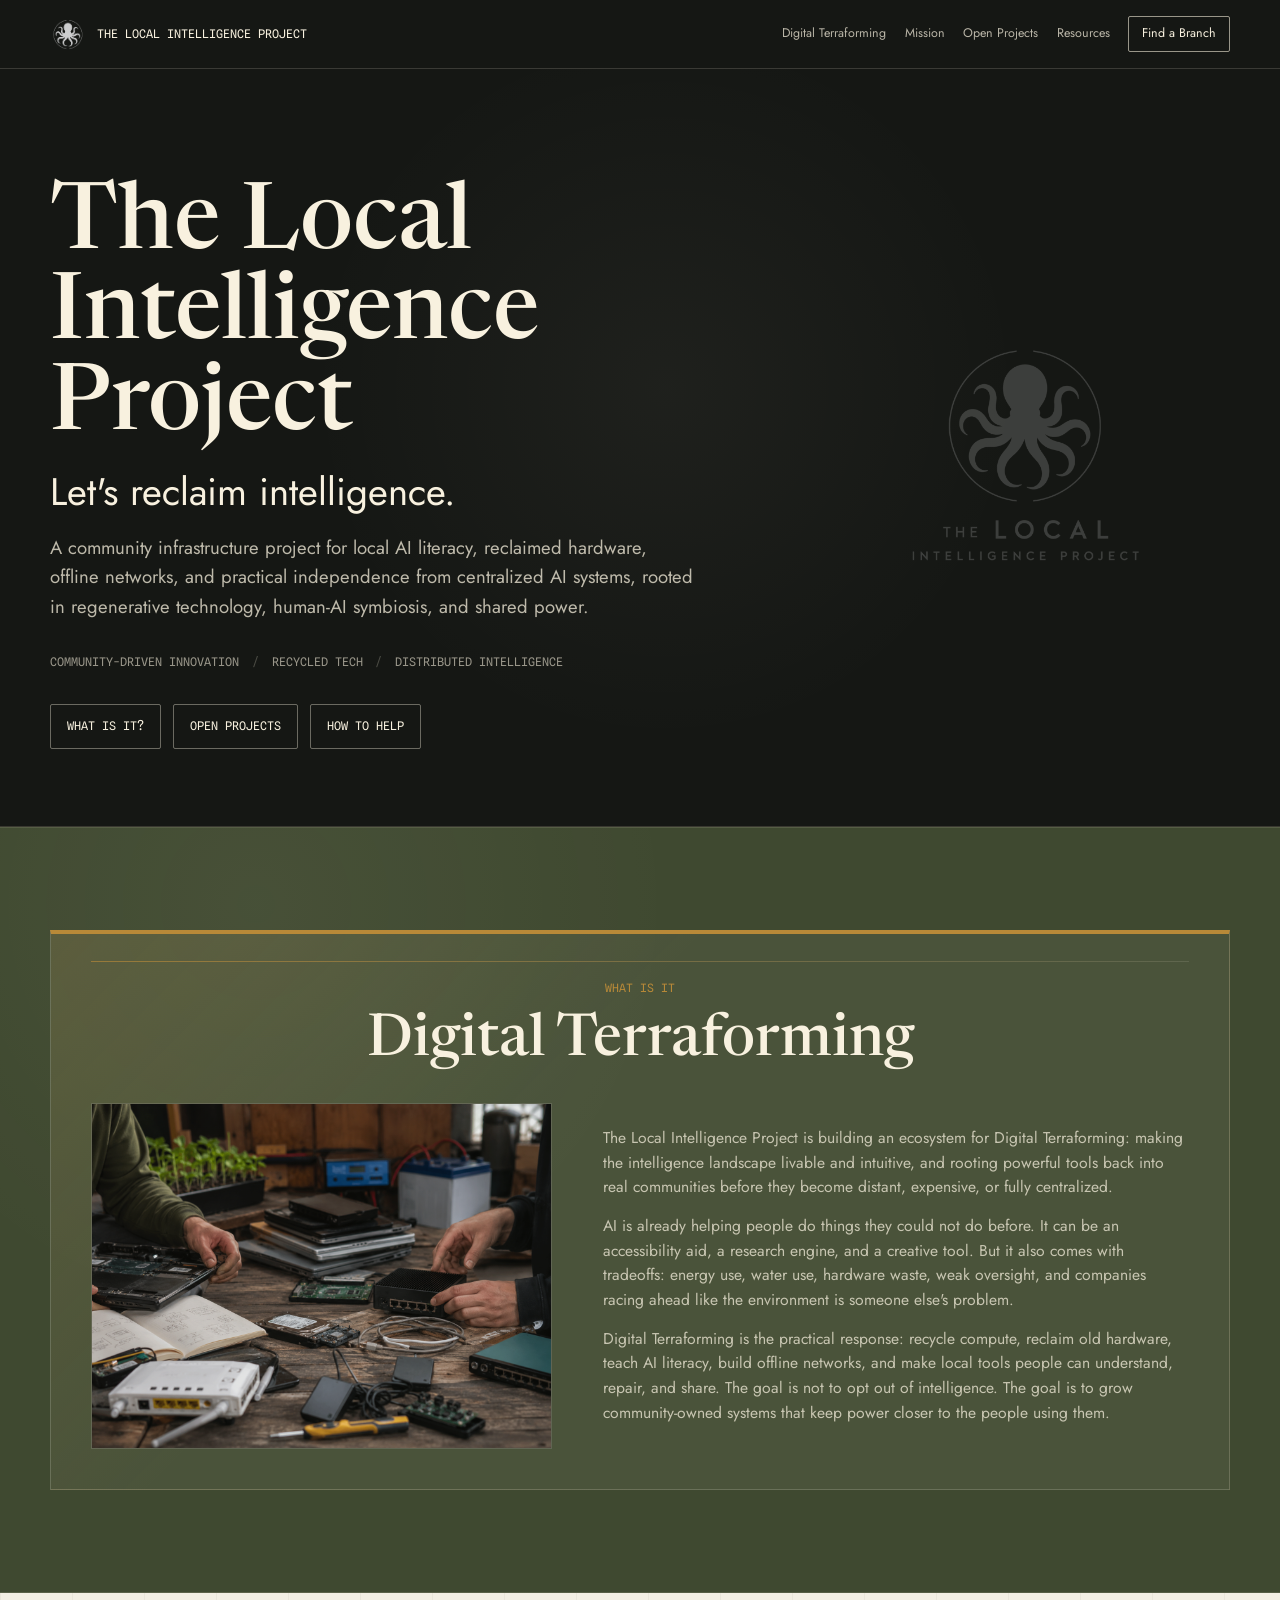
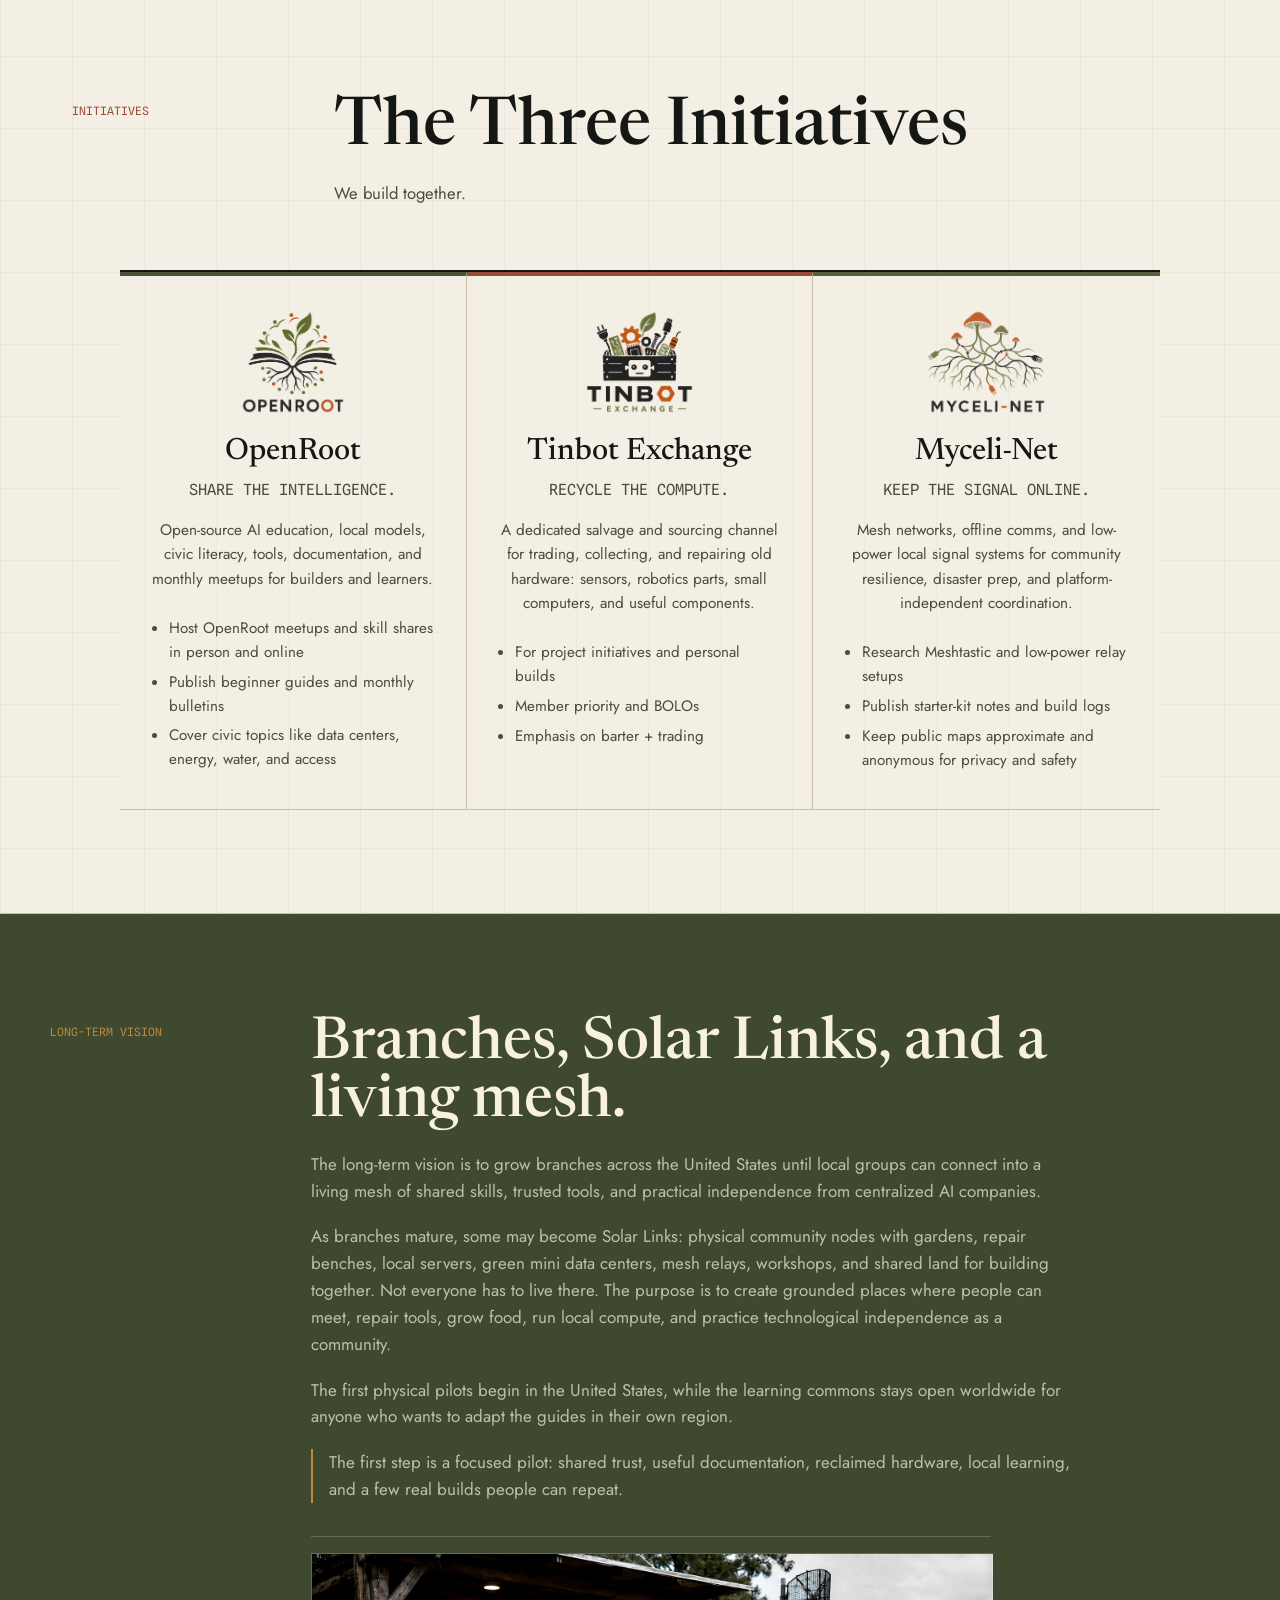
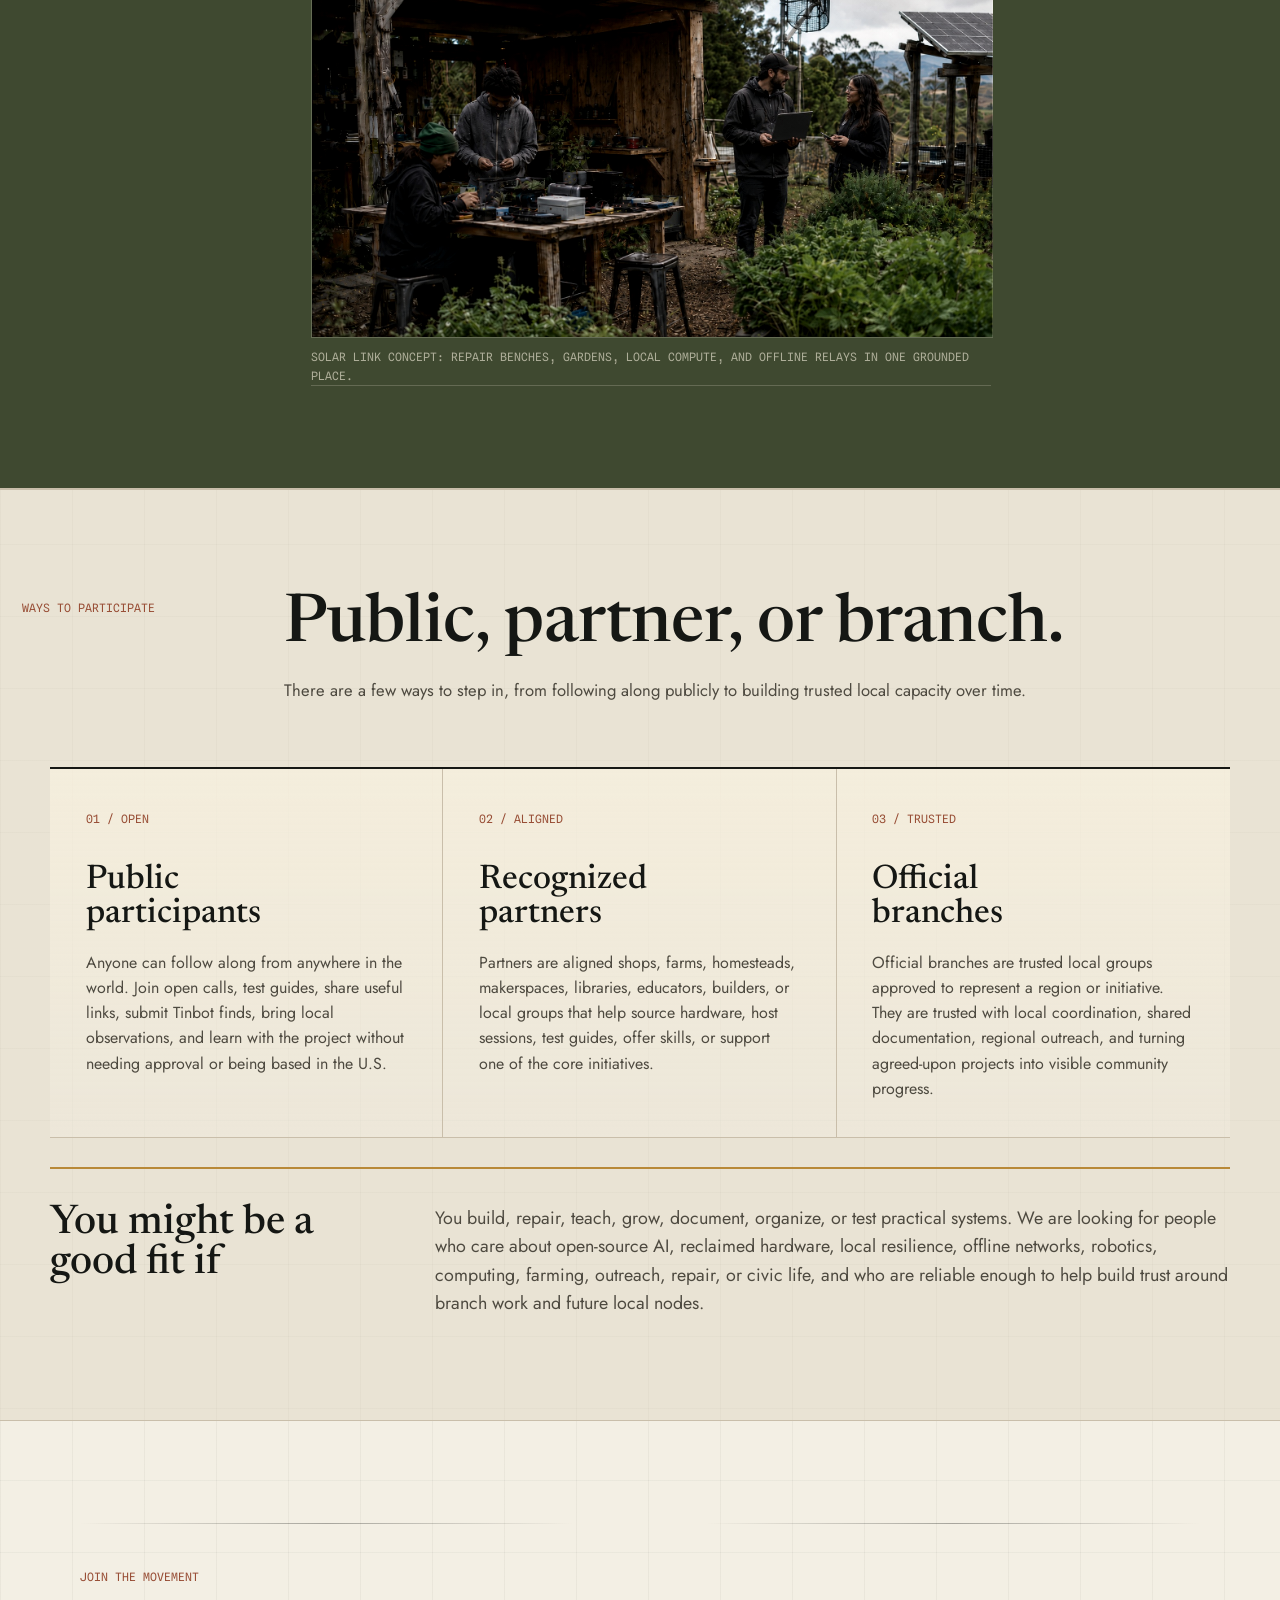
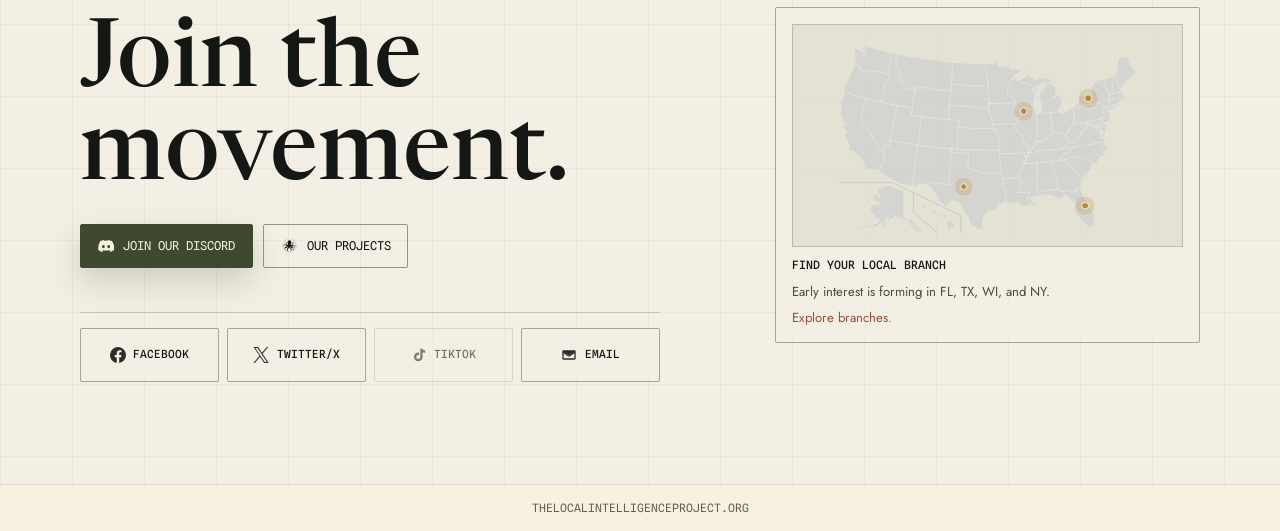
==== commit ee5fad3e: "Add early branch interest map pins" ====
--- a/index.html
+++ b/index.html
@@ -10,13 +10,13 @@
   <meta property="og:title" content="The Local Intelligence Project" />
   <meta property="og:description" content="Let's reclaim intelligence. Local AI literacy, reclaimed hardware, offline networks, and practical independence from centralized AI systems." />
   <meta property="og:type" content="website" />
-  <meta property="og:image" content="https://thelocalintelligenceproject.org/assets/logo.png" />
+  <meta property="og:image" content="https://vyl0xvoid.github.io/thelocalintelligenceproject/assets/logo.png" />
 
   <link rel="icon" type="image/png" href="assets/logo.png" />
   <link rel="preconnect" href="https://fonts.googleapis.com" />
   <link rel="preconnect" href="https://fonts.gstatic.com" crossorigin />
   <link href="https://fonts.googleapis.com/css2?family=Jost:wght@300;400;500;600&amp;family=Newsreader:wght@400;500;600&amp;family=Spline+Sans+Mono:wght@400;500&amp;display=swap" rel="stylesheet" />
-  <link rel="stylesheet" href="styles.css?v=20260604-launch-proof" />
+  <link rel="stylesheet" href="styles.css?v=20260605-branch-pins" />
 </head>
 <body>
 
@@ -243,10 +243,13 @@
         <a class="branch-teaser" href="branches.html#atlas" aria-label="Learn how to open a branch">
           <div class="branch-teaser__map">
             <img src="assets/us-states-map.svg" alt="" loading="lazy" decoding="async" />
-            <span class="branch-teaser__pin" aria-hidden="true"></span>
+            <span class="branch-teaser__pin branch-teaser__pin--fl" aria-hidden="true"></span>
+            <span class="branch-teaser__pin branch-teaser__pin--tx" aria-hidden="true"></span>
+            <span class="branch-teaser__pin branch-teaser__pin--wi" aria-hidden="true"></span>
+            <span class="branch-teaser__pin branch-teaser__pin--ny" aria-hidden="true"></span>
           </div>
           <strong>Find your local branch</strong>
-          <span>See emerging regional coverage and learn how branches work.</span>
+          <span>Early interest is forming in FL, TX, WI, and NY.</span>
           <em>Explore branches.</em>
         </a>
       </div>
@@ -256,7 +259,7 @@
   <!-- ===== FOOTER ===== -->
   <footer class="footer">
     <div class="footer__inner">
-      <a class="footer__mark" href="https://thelocalintelligenceproject.org">thelocalintelligenceproject.org</a>
+      <a class="footer__mark" href="index.html">thelocalintelligenceproject.org</a>
     </div>
   </footer>
 
--- a/styles.css
+++ b/styles.css
@@ -1396,8 +1396,8 @@
 
 .atlas__pin {
   position: absolute;
-  left: 83.6%;
-  top: 87.2%;
+  left: var(--pin-x);
+  top: var(--pin-y);
   width: 1rem;
   height: 1rem;
   border: 2px solid var(--paper-on-dark);
@@ -1421,13 +1421,33 @@
 
 .atlas__pin-label {
   position: absolute;
-  left: 83.6%;
-  top: calc(87.2% + 1.45rem);
+  left: var(--pin-x);
+  top: calc(var(--pin-y) + 1.45rem);
   transform: translateX(-50%);
   color: rgba(248,241,223,0.92);
   font-family: 'Spline Sans Mono', monospace;
   font-size: 0.72rem;
   text-transform: uppercase;
+}
+
+.map-pin--fl {
+  --pin-x: 83.6%;
+  --pin-y: 87.2%;
+}
+
+.map-pin--tx {
+  --pin-x: 47.2%;
+  --pin-y: 77.8%;
+}
+
+.map-pin--wi {
+  --pin-x: 65.3%;
+  --pin-y: 41.6%;
+}
+
+.map-pin--ny {
+  --pin-x: 84.4%;
+  --pin-y: 35.1%;
 }
 
 .atlas__legend {
@@ -1669,8 +1689,6 @@
 
 .branch-teaser__pin {
   position: absolute;
-  left: 74.4%;
-  top: 81.8%;
   width: 0.48rem;
   height: 0.48rem;
   border: 1px solid var(--paper-on-dark);
@@ -1678,6 +1696,26 @@
   background: var(--gold);
   box-shadow: 0 0 0 0.34rem rgba(184,137,56,0.22);
   transform: translate(-50%, -50%);
+}
+
+.branch-teaser__pin--fl {
+  left: 74.4%;
+  top: 81.8%;
+}
+
+.branch-teaser__pin--tx {
+  left: 42.2%;
+  top: 73.1%;
+}
+
+.branch-teaser__pin--wi {
+  left: 58.1%;
+  top: 39.1%;
+}
+
+.branch-teaser__pin--ny {
+  left: 75.1%;
+  top: 33.2%;
 }
 
 .branch-teaser strong {
